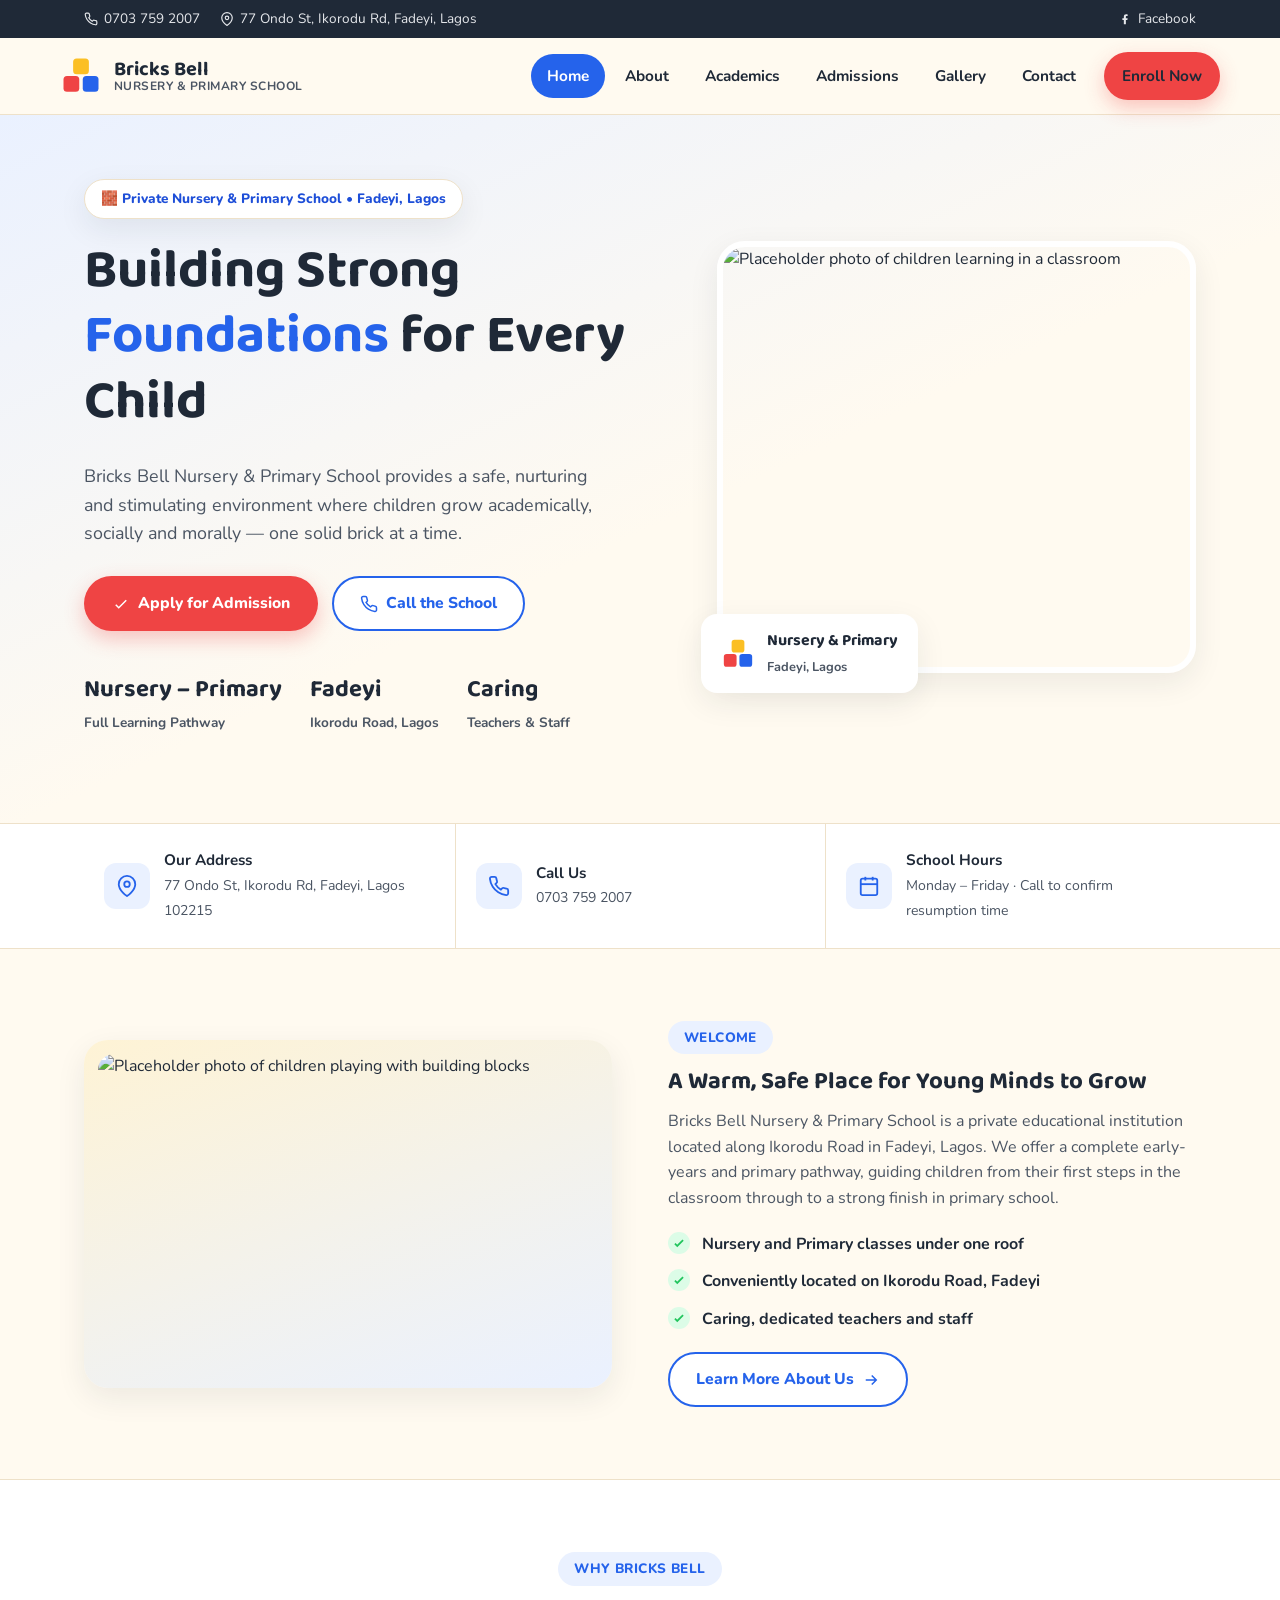
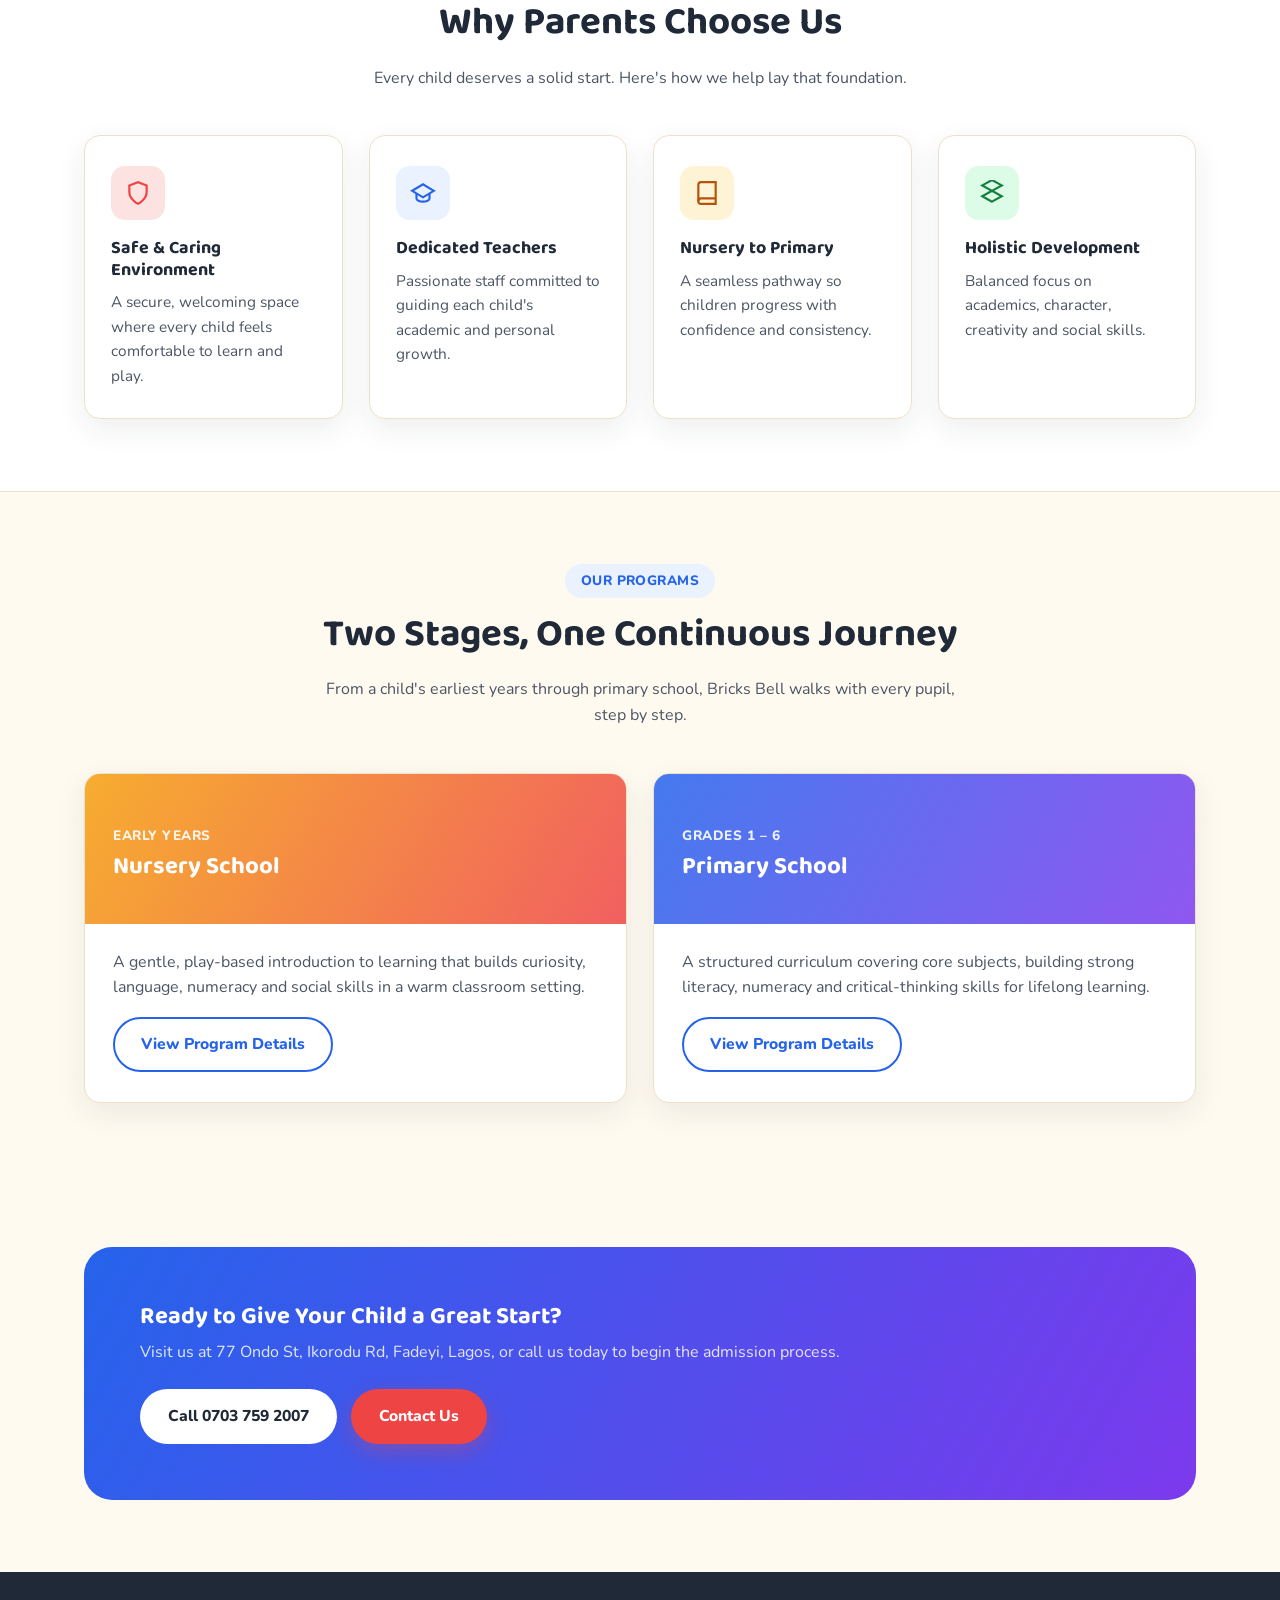
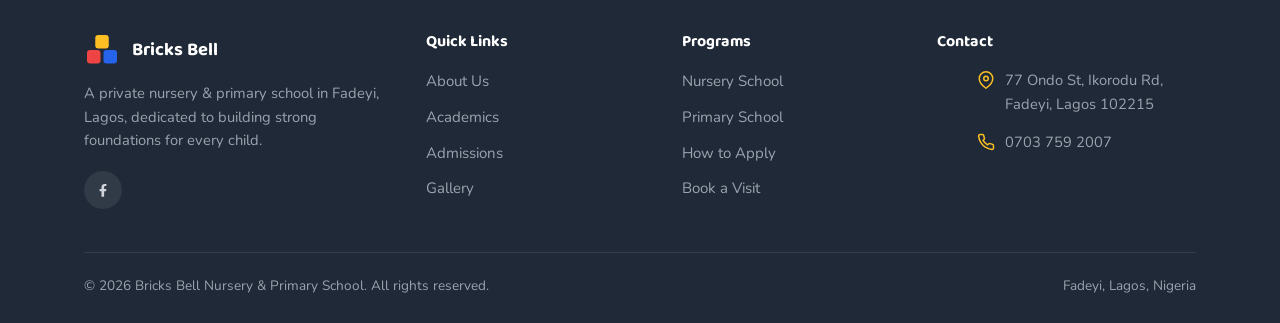
==== index.html @ 75a8ca45 "Initial site: Bricks Bell Nursery & Primary School website Multi-page static site (Home, About, Acad" ====
<!DOCTYPE html>
<html lang="en">
<head>
<meta charset="UTF-8">
<meta name="viewport" content="width=device-width, initial-scale=1.0">
<title>Bricks Bell Nursery &amp; Primary School | Fadeyi, Lagos</title>
<meta name="description" content="Bricks Bell Nursery &amp; Primary School — a private educational institution at 77 Ondo St, Ikorodu Rd, Fadeyi, Lagos. Building strong foundations for life.">
<link rel="icon" href="data:image/svg+xml,%3Csvg xmlns='http://www.w3.org/2000/svg' viewBox='0 0 48 48'%3E%3Crect x='4' y='24' width='18' height='18' rx='4' fill='%23ef4444'/%3E%3Crect x='26' y='24' width='18' height='18' rx='4' fill='%232563eb'/%3E%3Crect x='15' y='4' width='18' height='18' rx='4' fill='%23fbbf24'/%3E%3C/svg%3E">
<link rel="preconnect" href="https://fonts.googleapis.com">
<link href="https://fonts.googleapis.com/css2?family=Baloo+2:wght@600;700;800&amp;family=Nunito:wght@400;600;700;800&amp;display=swap" rel="stylesheet">
<link rel="stylesheet" href="css/style.css">
</head>
<body>

<header class="site-header">
  <div class="topbar">
    <div class="container">
      <div class="topbar-links">
        <a href="tel:07037592007"><svg viewBox="0 0 24 24" fill="none" stroke="currentColor" stroke-width="2"><path d="M22 16.92v3a2 2 0 0 1-2.18 2 19.79 19.79 0 0 1-8.63-3.07 19.5 19.5 0 0 1-6-6 19.79 19.79 0 0 1-3.07-8.67A2 2 0 0 1 4.11 2h3a2 2 0 0 1 2 1.72c.127.96.361 1.903.7 2.81a2 2 0 0 1-.45 2.11L8.09 9.91a16 16 0 0 0 6 6l1.27-1.27a2 2 0 0 1 2.11-.45c.907.339 1.85.573 2.81.7A2 2 0 0 1 22 16.92z"/></svg> 0703 759 2007</a>
        <a href="https://www.google.com/maps/place/BRICKS+BELL+Private+Schools/@6.5253434,3.3665411,19z" target="_blank" rel="noopener"><svg viewBox="0 0 24 24" fill="none" stroke="currentColor" stroke-width="2"><path d="M21 10c0 7-9 13-9 13s-9-6-9-13a9 9 0 0 1 18 0z"/><circle cx="12" cy="10" r="3"/></svg> 77 Ondo St, Ikorodu Rd, Fadeyi, Lagos</a>
      </div>
      <div class="topbar-links">
        <a href="https://www.facebook.com/p/Bricks-Bell-NurPry-School-100054412950437/" target="_blank" rel="noopener"><svg viewBox="0 0 24 24" fill="currentColor"><path d="M13.5 21v-7.5H16l.5-3h-3V8.2c0-.87.24-1.46 1.5-1.46H16.5V4.14C16.2 4.1 15.2 4 14 4c-2.4 0-4 1.46-4 4.15v2.35H7.5v3H10V21h3.5z"/></svg> Facebook</a>
      </div>
    </div>
  </div>
  <nav class="navbar container">
    <a href="index.html" class="brand">
      <svg width="42" height="42" viewBox="0 0 48 48"><rect x="4" y="24" width="18" height="18" rx="4" fill="#ef4444"/><rect x="26" y="24" width="18" height="18" rx="4" fill="#2563eb"/><rect x="15" y="4" width="18" height="18" rx="4" fill="#fbbf24"/></svg>
      <span class="brand-text"><strong>Bricks Bell</strong><span>Nursery &amp; Primary School</span></span>
    </a>
    <button class="nav-toggle" aria-label="Toggle menu" id="navToggle">
      <svg viewBox="0 0 24 24" fill="none" stroke="currentColor" stroke-width="2"><line x1="3" y1="6" x2="21" y2="6"/><line x1="3" y1="12" x2="21" y2="12"/><line x1="3" y1="18" x2="21" y2="18"/></svg>
    </button>
    <div class="nav-links" id="navLinks">
      <a href="index.html" class="active">Home</a>
      <a href="about.html">About</a>
      <a href="academics.html">Academics</a>
      <a href="admissions.html">Admissions</a>
      <a href="gallery.html">Gallery</a>
      <a href="contact.html">Contact</a>
      <a href="admissions.html" class="btn btn-primary nav-cta">Enroll Now</a>
    </div>
  </nav>
</header>

<section class="hero">
  <div class="container hero-grid">
    <div>
      <span class="hero-eyebrow">🧱 Private Nursery &amp; Primary School • Fadeyi, Lagos</span>
      <h1>Building Strong <span class="hl">Foundations</span> for Every Child</h1>
      <p class="lead">Bricks Bell Nursery &amp; Primary School provides a safe, nurturing and stimulating environment where children grow academically, socially and morally — one solid brick at a time.</p>
      <div class="hero-actions">
        <a href="admissions.html" class="btn btn-primary">
          <svg viewBox="0 0 24 24" fill="none" stroke="currentColor" stroke-width="2"><path d="M5 13l4 4L19 7"/></svg>
          Apply for Admission
        </a>
        <a href="tel:07037592007" class="btn btn-secondary">
          <svg viewBox="0 0 24 24" fill="none" stroke="currentColor" stroke-width="2"><path d="M22 16.92v3a2 2 0 0 1-2.18 2 19.79 19.79 0 0 1-8.63-3.07 19.5 19.5 0 0 1-6-6 19.79 19.79 0 0 1-3.07-8.67A2 2 0 0 1 4.11 2h3a2 2 0 0 1 2 1.72c.127.96.361 1.903.7 2.81a2 2 0 0 1-.45 2.11L8.09 9.91a16 16 0 0 0 6 6l1.27-1.27a2 2 0 0 1 2.11-.45c.907.339 1.85.573 2.81.7A2 2 0 0 1 22 16.92z"/></svg>
          Call the School
        </a>
      </div>
      <div class="hero-stats">
        <div><strong>Nursery – Primary</strong><span>Full Learning Pathway</span></div>
        <div><strong>Fadeyi</strong><span>Ikorodu Road, Lagos</span></div>
        <div><strong>Caring</strong><span>Teachers &amp; Staff</span></div>
      </div>
    </div>
    <div class="hero-art">
      <div class="hero-photo">
        <img src="https://images.unsplash.com/photo-1503676260728-1c00da094a0b?auto=format&fit=crop&w=900&q=80" alt="Placeholder photo of children learning in a classroom" loading="lazy">
      </div>
      <div class="hero-badge">
        <svg width="34" height="34" viewBox="0 0 48 48"><rect x="4" y="24" width="18" height="18" rx="4" fill="#ef4444"/><rect x="26" y="24" width="18" height="18" rx="4" fill="#2563eb"/><rect x="15" y="4" width="18" height="18" rx="4" fill="#fbbf24"/></svg>
        <div><strong>Nursery &amp; Primary</strong><span>Fadeyi, Lagos</span></div>
      </div>
    </div>
  </div>
</section>

<div class="info-strip">
  <div class="container">
    <div class="info-item">
      <div class="info-icon"><svg viewBox="0 0 24 24" fill="none" stroke="currentColor" stroke-width="2"><path d="M21 10c0 7-9 13-9 13s-9-6-9-13a9 9 0 0 1 18 0z"/><circle cx="12" cy="10" r="3"/></svg></div>
      <div><strong>Our Address</strong><span>77 Ondo St, Ikorodu Rd, Fadeyi, Lagos 102215</span></div>
    </div>
    <div class="info-item">
      <div class="info-icon"><svg viewBox="0 0 24 24" fill="none" stroke="currentColor" stroke-width="2"><path d="M22 16.92v3a2 2 0 0 1-2.18 2 19.79 19.79 0 0 1-8.63-3.07 19.5 19.5 0 0 1-6-6 19.79 19.79 0 0 1-3.07-8.67A2 2 0 0 1 4.11 2h3a2 2 0 0 1 2 1.72c.127.96.361 1.903.7 2.81a2 2 0 0 1-.45 2.11L8.09 9.91a16 16 0 0 0 6 6l1.27-1.27a2 2 0 0 1 2.11-.45c.907.339 1.85.573 2.81.7A2 2 0 0 1 22 16.92z"/></svg></div>
      <div><strong>Call Us</strong><span>0703 759 2007</span></div>
    </div>
    <div class="info-item">
      <div class="info-icon"><svg viewBox="0 0 24 24" fill="none" stroke="currentColor" stroke-width="2"><rect x="3" y="4" width="18" height="18" rx="2"/><line x1="16" y1="2" x2="16" y2="6"/><line x1="8" y1="2" x2="8" y2="6"/><line x1="3" y1="10" x2="21" y2="10"/></svg></div>
      <div><strong>School Hours</strong><span>Monday – Friday · Call to confirm resumption time</span></div>
    </div>
  </div>
</div>

<section>
  <div class="container split">
    <div class="panel-art">
      <img src="https://images.unsplash.com/photo-1580894732444-8ecded7900cd?auto=format&fit=crop&w=800&q=80" alt="Placeholder photo of children playing with building blocks" loading="lazy">
    </div>
    <div>
      <span class="section-tag">Welcome</span>
      <h2>A Warm, Safe Place for Young Minds to Grow</h2>
      <p>Bricks Bell Nursery &amp; Primary School is a private educational institution located along Ikorodu Road in Fadeyi, Lagos. We offer a complete early-years and primary pathway, guiding children from their first steps in the classroom through to a strong finish in primary school.</p>
      <ul class="checklist">
        <li><svg viewBox="0 0 24 24" fill="none" stroke="currentColor" stroke-width="3"><path d="M5 13l4 4L19 7"/></svg> Nursery and Primary classes under one roof</li>
        <li><svg viewBox="0 0 24 24" fill="none" stroke="currentColor" stroke-width="3"><path d="M5 13l4 4L19 7"/></svg> Conveniently located on Ikorodu Road, Fadeyi</li>
        <li><svg viewBox="0 0 24 24" fill="none" stroke="currentColor" stroke-width="3"><path d="M5 13l4 4L19 7"/></svg> Caring, dedicated teachers and staff</li>
      </ul>
      <a href="about.html" class="btn btn-secondary">Learn More About Us
        <svg viewBox="0 0 24 24" fill="none" stroke="currentColor" stroke-width="2"><path d="M5 12h14M13 6l6 6-6 6"/></svg>
      </a>
    </div>
  </div>
</section>

<section style="background:#fff;border-top:1px solid var(--border);border-bottom:1px solid var(--border);">
  <div class="container">
    <div class="section-head center">
      <span class="section-tag">Why Bricks Bell</span>
      <h2>Why Parents Choose Us</h2>
      <p>Every child deserves a solid start. Here's how we help lay that foundation.</p>
    </div>
    <div class="grid grid-4">
      <div class="card">
        <div class="card-icon icon-red"><svg viewBox="0 0 24 24" fill="none" stroke="currentColor" stroke-width="2"><path d="M12 22s8-4 8-11V5l-8-3-8 3v6c0 7 8 11 8 11z"/></svg></div>
        <h3>Safe &amp; Caring Environment</h3>
        <p>A secure, welcoming space where every child feels comfortable to learn and play.</p>
      </div>
      <div class="card">
        <div class="card-icon icon-blue"><svg viewBox="0 0 24 24" fill="none" stroke="currentColor" stroke-width="2"><path d="M22 10L12 4 2 10l10 6 10-6z"/><path d="M6 12v5c0 1.66 2.69 3 6 3s6-1.34 6-3v-5"/></svg></div>
        <h3>Dedicated Teachers</h3>
        <p>Passionate staff committed to guiding each child's academic and personal growth.</p>
      </div>
      <div class="card">
        <div class="card-icon icon-yellow"><svg viewBox="0 0 24 24" fill="none" stroke="currentColor" stroke-width="2"><path d="M4 19.5A2.5 2.5 0 0 1 6.5 17H20"/><path d="M6.5 2H20v20H6.5A2.5 2.5 0 0 1 4 19.5v-15A2.5 2.5 0 0 1 6.5 2z"/></svg></div>
        <h3>Nursery to Primary</h3>
        <p>A seamless pathway so children progress with confidence and consistency.</p>
      </div>
      <div class="card">
        <div class="card-icon icon-green"><svg viewBox="0 0 24 24" fill="none" stroke="currentColor" stroke-width="2"><path d="M12 20l9-5-9-5-9 5 9 5z"/><path d="M12 10L3 5l9-5 9 5-9 5z"/></svg></div>
        <h3>Holistic Development</h3>
        <p>Balanced focus on academics, character, creativity and social skills.</p>
      </div>
    </div>
  </div>
</section>

<section>
  <div class="container">
    <div class="section-head center">
      <span class="section-tag">Our Programs</span>
      <h2>Two Stages, One Continuous Journey</h2>
      <p>From a child's earliest years through primary school, Bricks Bell walks with every pupil, step by step.</p>
    </div>
    <div class="grid grid-2">
      <div class="program-card">
        <div class="program-banner nursery" style="background-image:url('https://images.unsplash.com/photo-1596464716127-f2a82984de30?auto=format&fit=crop&w=700&q=70')" role="img" aria-label="Placeholder photo of a nursery child painting"><span>Early Years</span><h3>Nursery School</h3></div>
        <div class="program-body">
          <p>A gentle, play-based introduction to learning that builds curiosity, language, numeracy and social skills in a warm classroom setting.</p>
          <a href="academics.html" class="btn btn-secondary">View Program Details</a>
        </div>
      </div>
      <div class="program-card">
        <div class="program-banner primary" style="background-image:url('https://images.unsplash.com/photo-1497633762265-9d179a990aa6?auto=format&fit=crop&w=700&q=70')" role="img" aria-label="Placeholder photo of open books for primary school"><span>Grades 1 – 6</span><h3>Primary School</h3></div>
        <div class="program-body">
          <p>A structured curriculum covering core subjects, building strong literacy, numeracy and critical-thinking skills for lifelong learning.</p>
          <a href="academics.html" class="btn btn-secondary">View Program Details</a>
        </div>
      </div>
    </div>
  </div>
</section>

<section>
  <div class="container">
    <div class="cta-banner">
      <div>
        <h2>Ready to Give Your Child a Great Start?</h2>
        <p>Visit us at 77 Ondo St, Ikorodu Rd, Fadeyi, Lagos, or call us today to begin the admission process.</p>
      </div>
      <div class="cta-actions">
        <a href="tel:07037592007" class="btn btn-light">Call 0703 759 2007</a>
        <a href="contact.html" class="btn btn-primary">Contact Us</a>
      </div>
    </div>
  </div>
</section>

<footer class="site-footer">
  <div class="container">
    <div class="footer-grid">
      <div>
        <div class="footer-brand">
          <svg width="36" height="36" viewBox="0 0 48 48"><rect x="4" y="24" width="18" height="18" rx="4" fill="#ef4444"/><rect x="26" y="24" width="18" height="18" rx="4" fill="#2563eb"/><rect x="15" y="4" width="18" height="18" rx="4" fill="#fbbf24"/></svg>
          <strong>Bricks Bell</strong>
        </div>
        <p>A private nursery &amp; primary school in Fadeyi, Lagos, dedicated to building strong foundations for every child.</p>
        <div class="social-row">
          <a href="https://www.facebook.com/p/Bricks-Bell-NurPry-School-100054412950437/" target="_blank" rel="noopener" aria-label="Facebook">
            <svg viewBox="0 0 24 24" fill="currentColor"><path d="M13.5 21v-7.5H16l.5-3h-3V8.2c0-.87.24-1.46 1.5-1.46H16.5V4.14C16.2 4.1 15.2 4 14 4c-2.4 0-4 1.46-4 4.15v2.35H7.5v3H10V21h3.5z"/></svg>
          </a>
        </div>
      </div>
      <div>
        <h4>Quick Links</h4>
        <ul class="footer-links">
          <li><a href="about.html">About Us</a></li>
          <li><a href="academics.html">Academics</a></li>
          <li><a href="admissions.html">Admissions</a></li>
          <li><a href="gallery.html">Gallery</a></li>
        </ul>
      </div>
      <div>
        <h4>Programs</h4>
        <ul class="footer-links">
          <li><a href="academics.html">Nursery School</a></li>
          <li><a href="academics.html">Primary School</a></li>
          <li><a href="admissions.html">How to Apply</a></li>
          <li><a href="contact.html">Book a Visit</a></li>
        </ul>
      </div>
      <div>
        <h4>Contact</h4>
        <ul class="footer-contact">
          <li><svg viewBox="0 0 24 24" fill="none" stroke="currentColor" stroke-width="2"><path d="M21 10c0 7-9 13-9 13s-9-6-9-13a9 9 0 0 1 18 0z"/><circle cx="12" cy="10" r="3"/></svg> 77 Ondo St, Ikorodu Rd, Fadeyi, Lagos 102215</li>
          <li><svg viewBox="0 0 24 24" fill="none" stroke="currentColor" stroke-width="2"><path d="M22 16.92v3a2 2 0 0 1-2.18 2 19.79 19.79 0 0 1-8.63-3.07 19.5 19.5 0 0 1-6-6 19.79 19.79 0 0 1-3.07-8.67A2 2 0 0 1 4.11 2h3a2 2 0 0 1 2 1.72c.127.96.361 1.903.7 2.81a2 2 0 0 1-.45 2.11L8.09 9.91a16 16 0 0 0 6 6l1.27-1.27a2 2 0 0 1 2.11-.45c.907.339 1.85.573 2.81.7A2 2 0 0 1 22 16.92z"/></svg> 0703 759 2007</li>
        </ul>
      </div>
    </div>
    <div class="footer-bottom">
      <span>&copy; <span id="year"></span> Bricks Bell Nursery &amp; Primary School. All rights reserved.</span>
      <span>Fadeyi, Lagos, Nigeria</span>
    </div>
  </div>
</footer>

<script src="js/script.js"></script>
</body>
</html>
---- css/style.css ----
/* ===== Bricks Bell Nursery & Primary School — stylesheet ===== */

:root {
  --blue: #2563eb;
  --blue-dark: #1d4ed8;
  --yellow: #fbbf24;
  --red: #ef4444;
  --green: #22c55e;
  --ink: #1f2937;
  --ink-light: #4b5563;
  --cream: #fffaf0;
  --white: #ffffff;
  --border: #eee1c9;
  --shadow: 0 10px 30px rgba(31, 41, 55, 0.08);
  --radius: 16px;
  --font-head: "Baloo 2", "Poppins", system-ui, sans-serif;
  --font-body: "Nunito", system-ui, -apple-system, "Segoe UI", sans-serif;
}

* { box-sizing: border-box; }
html { scroll-behavior: smooth; }

body {
  margin: 0;
  font-family: var(--font-body);
  color: var(--ink);
  background: var(--cream);
  line-height: 1.6;
}

img { max-width: 100%; display: block; }

h1, h2, h3, h4 {
  font-family: var(--font-head);
  line-height: 1.2;
  margin: 0 0 0.5em;
}

p { margin: 0 0 1em; color: var(--ink-light); }

a { color: inherit; text-decoration: none; }

.container {
  width: 100%;
  max-width: 1160px;
  margin: 0 auto;
  padding: 0 24px;
}

section { padding: 72px 0; }

.section-tag {
  display: inline-block;
  font-weight: 800;
  color: var(--blue);
  background: #eaf1ff;
  border-radius: 999px;
  padding: 6px 16px;
  font-size: 0.85rem;
  letter-spacing: 0.03em;
  text-transform: uppercase;
  margin-bottom: 14px;
}

.section-head {
  max-width: 640px;
  margin: 0 0 44px;
}
.section-head.center { margin-left: auto; margin-right: auto; text-align: center; }

.section-head h2 { font-size: clamp(1.7rem, 3vw, 2.4rem); }

/* ---------- Buttons ---------- */
.btn {
  display: inline-flex;
  align-items: center;
  gap: 8px;
  padding: 13px 26px;
  border-radius: 999px;
  font-weight: 800;
  font-family: var(--font-body);
  font-size: 0.98rem;
  border: 2px solid transparent;
  cursor: pointer;
  transition: transform 0.15s ease, box-shadow 0.15s ease, background 0.15s ease;
}
.btn:hover { transform: translateY(-2px); }
.btn svg { width: 18px; height: 18px; flex-shrink: 0; }

.btn-primary { background: var(--red); color: var(--white); box-shadow: 0 8px 20px rgba(239,68,68,0.3); }
.btn-primary:hover { background: #dc2626; }

.btn-secondary { background: var(--white); color: var(--blue); border-color: var(--blue); }
.btn-secondary:hover { background: var(--blue); color: var(--white); }

.btn-light { background: var(--white); color: var(--ink); }

.btn-block { width: 100%; justify-content: center; }

/* ---------- Header ---------- */
.site-header {
  position: sticky;
  top: 0;
  z-index: 100;
  background: rgba(255, 250, 240, 0.92);
  backdrop-filter: blur(8px);
  border-bottom: 1px solid var(--border);
}

.topbar {
  background: var(--ink);
  color: #e5e7eb;
  font-size: 0.85rem;
}
.topbar .container {
  display: flex;
  justify-content: space-between;
  align-items: center;
  padding-top: 8px;
  padding-bottom: 8px;
  flex-wrap: wrap;
  gap: 8px;
}
.topbar-links { display: flex; gap: 20px; flex-wrap: wrap; }
.topbar a { display: inline-flex; align-items: center; gap: 6px; }
.topbar a:hover { color: var(--yellow); }
.topbar svg { width: 14px; height: 14px; }

.navbar {
  display: flex;
  align-items: center;
  justify-content: space-between;
  padding: 14px 0;
}

.brand { display: flex; align-items: center; gap: 12px; }
.brand-text { line-height: 1.1; }
.brand-text strong { display: block; font-family: var(--font-head); font-size: 1.25rem; color: var(--ink); }
.brand-text span { display: block; font-size: 0.75rem; color: var(--ink-light); font-weight: 700; letter-spacing: 0.04em; text-transform: uppercase; }

.nav-links {
  display: flex;
  align-items: center;
  gap: 4px;
}
.nav-links a {
  padding: 10px 16px;
  border-radius: 999px;
  font-weight: 700;
  color: var(--ink);
  font-size: 0.96rem;
  transition: background 0.15s ease, color 0.15s ease;
}
.nav-links a:hover, .nav-links a.active { background: var(--blue); color: var(--white); }

.nav-cta { margin-left: 8px; }

.nav-toggle {
  display: none;
  background: none;
  border: none;
  cursor: pointer;
  padding: 8px;
}
.nav-toggle svg { width: 28px; height: 28px; }

/* ---------- Hero ---------- */
.hero {
  position: relative;
  overflow: hidden;
  padding: 64px 0 88px;
  background: linear-gradient(155deg, #eaf1ff 0%, var(--cream) 55%);
}

.hero-grid {
  display: grid;
  grid-template-columns: 1.1fr 0.9fr;
  gap: 48px;
  align-items: center;
}

.hero-eyebrow {
  display: inline-flex;
  align-items: center;
  gap: 8px;
  background: var(--white);
  border: 1px solid var(--border);
  padding: 8px 16px;
  border-radius: 999px;
  font-weight: 800;
  font-size: 0.85rem;
  color: var(--blue-dark);
  box-shadow: var(--shadow);
  margin-bottom: 20px;
}

.hero h1 {
  font-size: clamp(2.2rem, 4.6vw, 3.4rem);
  color: var(--ink);
}
.hero h1 .hl { color: var(--blue); }

.hero p.lead { font-size: 1.12rem; max-width: 520px; }

.hero-actions { display: flex; gap: 14px; flex-wrap: wrap; margin-top: 28px; }

.hero-stats {
  display: flex;
  gap: 28px;
  margin-top: 40px;
  flex-wrap: wrap;
}
.hero-stats div strong { display: block; font-family: var(--font-head); font-size: 1.5rem; color: var(--ink); }
.hero-stats div span { font-size: 0.85rem; color: var(--ink-light); font-weight: 700; }

.hero-art {
  position: relative;
  display: flex;
  align-items: center;
  justify-content: center;
}

.hero-photo {
  width: 100%;
  border-radius: 28px;
  overflow: hidden;
  box-shadow: var(--shadow);
  border: 6px solid var(--white);
}
.hero-photo img {
  width: 100%;
  height: 420px;
  object-fit: cover;
  display: block;
}
.hero-badge {
  position: absolute;
  bottom: -20px;
  left: -16px;
  background: var(--white);
  border-radius: 16px;
  padding: 14px 20px;
  box-shadow: var(--shadow);
  display: flex;
  align-items: center;
  gap: 12px;
}
.hero-badge strong { display: block; font-family: var(--font-head); font-size: 1rem; }
.hero-badge span { font-size: 0.8rem; color: var(--ink-light); font-weight: 700; }

/* ---------- Info strip ---------- */
.info-strip {
  background: var(--white);
  border-top: 1px solid var(--border);
  border-bottom: 1px solid var(--border);
}
.info-strip .container {
  display: grid;
  grid-template-columns: repeat(3, 1fr);
  gap: 0;
}
.info-item {
  display: flex;
  align-items: center;
  gap: 14px;
  padding: 24px 20px;
  border-left: 1px solid var(--border);
}
.info-item:first-child { border-left: none; }
.info-icon {
  width: 46px; height: 46px;
  border-radius: 12px;
  display: flex; align-items: center; justify-content: center;
  background: #eaf1ff; color: var(--blue);
  flex-shrink: 0;
}
.info-icon svg { width: 22px; height: 22px; }
.info-item strong { display: block; font-size: 0.95rem; }
.info-item span { font-size: 0.88rem; color: var(--ink-light); }

/* ---------- Cards ---------- */
.grid {
  display: grid;
  gap: 26px;
}
.grid-4 { grid-template-columns: repeat(4, 1fr); }
.grid-3 { grid-template-columns: repeat(3, 1fr); }
.grid-2 { grid-template-columns: repeat(2, 1fr); }

.card {
  background: var(--white);
  border: 1px solid var(--border);
  border-radius: var(--radius);
  padding: 30px 26px;
  box-shadow: var(--shadow);
  transition: transform 0.2s ease, box-shadow 0.2s ease;
}
.card:hover { transform: translateY(-4px); box-shadow: 0 16px 34px rgba(31,41,55,0.12); }

.card-icon {
  width: 54px; height: 54px;
  border-radius: 14px;
  display: flex; align-items: center; justify-content: center;
  margin-bottom: 18px;
}
.card-icon svg { width: 26px; height: 26px; }

.icon-blue { background: #eaf1ff; color: var(--blue); }
.icon-yellow { background: #fef3d5; color: #b45309; }
.icon-red { background: #fde2e2; color: var(--red); }
.icon-green { background: #dcfce7; color: #15803d; }

.card h3 { font-size: 1.12rem; }
.card p { margin-bottom: 0; font-size: 0.96rem; }

/* ---------- About / split sections ---------- */
.split {
  display: grid;
  grid-template-columns: 1fr 1fr;
  gap: 56px;
  align-items: center;
}

.checklist { list-style: none; padding: 0; margin: 20px 0; }
.checklist li {
  display: flex;
  align-items: flex-start;
  gap: 12px;
  margin-bottom: 12px;
  font-weight: 700;
  color: var(--ink);
}
.checklist svg {
  width: 22px; height: 22px; flex-shrink: 0; color: var(--green);
  background: #dcfce7; border-radius: 50%; padding: 4px;
}

.panel-art {
  background: linear-gradient(160deg, #fef3d5, #eaf1ff);
  border-radius: 24px;
  padding: 14px;
  display: flex;
  align-items: center;
  justify-content: center;
  box-shadow: var(--shadow);
}
.panel-art img {
  width: 100%;
  height: 100%;
  min-height: 320px;
  object-fit: cover;
  border-radius: 16px;
  display: block;
}

/* ---------- Programs ---------- */
.program-card {
  background: var(--white);
  border-radius: var(--radius);
  overflow: hidden;
  box-shadow: var(--shadow);
  border: 1px solid var(--border);
}
.program-banner {
  position: relative;
  overflow: hidden;
  padding: 30px 28px;
  color: var(--white);
  background-size: cover;
  background-position: center;
  min-height: 150px;
  display: flex;
  flex-direction: column;
  justify-content: flex-end;
}
.program-banner::after { content: ""; position: absolute; inset: 0; z-index: 0; }
.program-banner.nursery::after { background: linear-gradient(120deg, rgba(245,158,11,0.85), rgba(239,68,68,0.85)); }
.program-banner.primary::after { background: linear-gradient(120deg, rgba(37,99,235,0.85), rgba(124,58,237,0.85)); }
.program-banner span, .program-banner h3 { position: relative; z-index: 1; }
.program-banner span { font-weight: 800; font-size: 0.85rem; text-transform: uppercase; letter-spacing: 0.04em; opacity: 0.9; }
.program-banner h3 { color: var(--white); margin-top: 6px; font-size: 1.5rem; }
.program-body { padding: 26px 28px 30px; }

/* ---------- CTA banner ---------- */
.cta-banner {
  background: linear-gradient(120deg, var(--blue), #7c3aed);
  border-radius: 28px;
  padding: 56px;
  color: var(--white);
  display: flex;
  align-items: center;
  justify-content: space-between;
  gap: 24px;
  flex-wrap: wrap;
}
.cta-banner h2 { color: var(--white); margin-bottom: 8px; }
.cta-banner p { color: rgba(255,255,255,0.85); margin: 0; }
.cta-actions { display: flex; gap: 14px; flex-wrap: wrap; }

/* ---------- Timeline / steps ---------- */
.steps { counter-reset: step; list-style: none; padding: 0; margin: 0; }
.step {
  display: flex;
  gap: 22px;
  padding: 0 0 34px 0;
  position: relative;
}
.step:last-child { padding-bottom: 0; }
.step::before {
  counter-increment: step;
  content: counter(step);
  flex-shrink: 0;
  width: 44px; height: 44px;
  border-radius: 50%;
  background: var(--blue);
  color: var(--white);
  font-family: var(--font-head);
  font-weight: 700;
  display: flex; align-items: center; justify-content: center;
  z-index: 1;
}
.step:not(:last-child)::after {
  content: "";
  position: absolute;
  left: 22px; top: 44px; bottom: 0;
  width: 2px;
  background: var(--border);
}
.step-body h4 { margin-bottom: 6px; }
.step-body p { margin-bottom: 0; }

/* ---------- Gallery ---------- */
.gallery-card {
  border-radius: var(--radius);
  overflow: hidden;
  box-shadow: var(--shadow);
  border: 1px solid var(--border);
  background: var(--white);
}
.gallery-thumb {
  aspect-ratio: 4/3;
  overflow: hidden;
}
.gallery-thumb img {
  width: 100%;
  height: 100%;
  object-fit: cover;
  display: block;
  transition: transform 0.3s ease;
}
.gallery-card:hover .gallery-thumb img { transform: scale(1.05); }
.gallery-cap { padding: 16px 18px; }
.gallery-cap strong { display: block; font-size: 0.98rem; }
.gallery-cap span { font-size: 0.85rem; color: var(--ink-light); }

.notice {
  background: #fef3d5;
  border: 1px solid #f6d888;
  color: #7c4a03;
  border-radius: var(--radius);
  padding: 18px 22px;
  font-weight: 700;
  font-size: 0.95rem;
  display: flex;
  gap: 12px;
  align-items: flex-start;
  margin-bottom: 40px;
}
.notice svg { width: 22px; height: 22px; flex-shrink: 0; margin-top: 2px; }

/* ---------- Contact ---------- */
.contact-wrap {
  display: grid;
  grid-template-columns: 1fr 1fr;
  gap: 40px;
  align-items: start;
}
.contact-card {
  background: var(--white);
  border: 1px solid var(--border);
  border-radius: var(--radius);
  padding: 32px;
  box-shadow: var(--shadow);
}
.contact-row { display: flex; gap: 16px; margin-bottom: 22px; }
.contact-row:last-child { margin-bottom: 0; }
.contact-row strong { display: block; }
.contact-row span, .contact-row a { color: var(--ink-light); font-size: 0.96rem; }
.contact-row a:hover { color: var(--blue); }

.map-frame {
  border-radius: var(--radius);
  overflow: hidden;
  box-shadow: var(--shadow);
  border: 1px solid var(--border);
  height: 100%;
  min-height: 340px;
}
.map-frame iframe { width: 100%; height: 100%; min-height: 340px; border: 0; }

.form-field { margin-bottom: 18px; }
.form-field label { display: block; font-weight: 800; margin-bottom: 6px; font-size: 0.92rem; }
.form-field input, .form-field textarea {
  width: 100%;
  padding: 13px 16px;
  border-radius: 12px;
  border: 1px solid var(--border);
  font-family: var(--font-body);
  font-size: 0.96rem;
  background: var(--cream);
}
.form-field input:focus, .form-field textarea:focus { outline: 2px solid var(--blue); background: var(--white); }
.form-field textarea { min-height: 120px; resize: vertical; }

/* ---------- Footer ---------- */
.site-footer {
  background: var(--ink);
  color: #d1d5db;
  padding: 60px 0 26px;
}
.footer-grid {
  display: grid;
  grid-template-columns: 1.4fr 1fr 1fr 1.2fr;
  gap: 40px;
  margin-bottom: 40px;
}
.footer-brand { display: flex; align-items: center; gap: 12px; margin-bottom: 14px; }
.footer-brand strong { color: var(--white); font-family: var(--font-head); font-size: 1.15rem; }
.site-footer h4 { color: var(--white); font-size: 1rem; margin-bottom: 18px; }
.site-footer p { color: #9ca3af; font-size: 0.92rem; }
.footer-links { list-style: none; padding: 0; margin: 0; }
.footer-links li { margin-bottom: 10px; }
.footer-links a { color: #9ca3af; font-size: 0.94rem; }
.footer-links a:hover { color: var(--yellow); }
.footer-contact li { display: flex; gap: 10px; margin-bottom: 14px; font-size: 0.92rem; color: #9ca3af; list-style: none; }
.footer-contact svg { width: 18px; height: 18px; flex-shrink: 0; color: var(--yellow); margin-top: 2px; }
.social-row { display: flex; gap: 10px; margin-top: 18px; }
.social-row a {
  width: 38px; height: 38px; border-radius: 50%;
  background: rgba(255,255,255,0.08);
  display: flex; align-items: center; justify-content: center;
}
.social-row a:hover { background: var(--blue); }
.social-row svg { width: 18px; height: 18px; }

.footer-bottom {
  border-top: 1px solid rgba(255,255,255,0.1);
  padding-top: 22px;
  display: flex;
  justify-content: space-between;
  flex-wrap: wrap;
  gap: 10px;
  font-size: 0.85rem;
  color: #9ca3af;
}

/* ---------- Page header (inner pages) ---------- */
.page-hero {
  background: linear-gradient(155deg, #eaf1ff 0%, var(--cream) 60%);
  padding: 54px 0;
  border-bottom: 1px solid var(--border);
}
.breadcrumb { font-size: 0.9rem; font-weight: 700; color: var(--ink-light); margin-bottom: 10px; }
.breadcrumb .sep { margin: 0 6px; }
.page-hero h1 { font-size: clamp(1.9rem, 3.6vw, 2.8rem); }
.page-hero p { max-width: 560px; font-size: 1.05rem; }

/* ---------- Responsive ---------- */
@media (max-width: 960px) {
  .hero-grid, .split, .contact-wrap { grid-template-columns: 1fr; }
  .hero-art { order: -1; }
  .grid-4 { grid-template-columns: repeat(2, 1fr); }
  .grid-3 { grid-template-columns: repeat(2, 1fr); }
  .footer-grid { grid-template-columns: 1fr 1fr; }
  .info-strip .container { grid-template-columns: 1fr; }
  .info-item { border-left: none; border-top: 1px solid var(--border); }
  .info-item:first-child { border-top: none; }
}

@media (max-width: 720px) {
  .topbar { display: none; }
  .nav-links {
    position: absolute;
    top: 100%; left: 0; right: 0;
    background: var(--white);
    flex-direction: column;
    align-items: stretch;
    padding: 12px;
    border-bottom: 1px solid var(--border);
    box-shadow: var(--shadow);
    display: none;
    gap: 4px;
  }
  .nav-links.open { display: flex; }
  .nav-links a { padding: 12px 16px; }
  .nav-cta { margin: 6px 0 0; }
  .nav-toggle { display: block; }
  .grid-4, .grid-3, .grid-2 { grid-template-columns: 1fr; }
  .cta-banner { padding: 36px 26px; flex-direction: column; text-align: center; }
  .cta-actions { justify-content: center; }
  section { padding: 52px 0; }
  .footer-grid { grid-template-columns: 1fr; gap: 30px; }
}
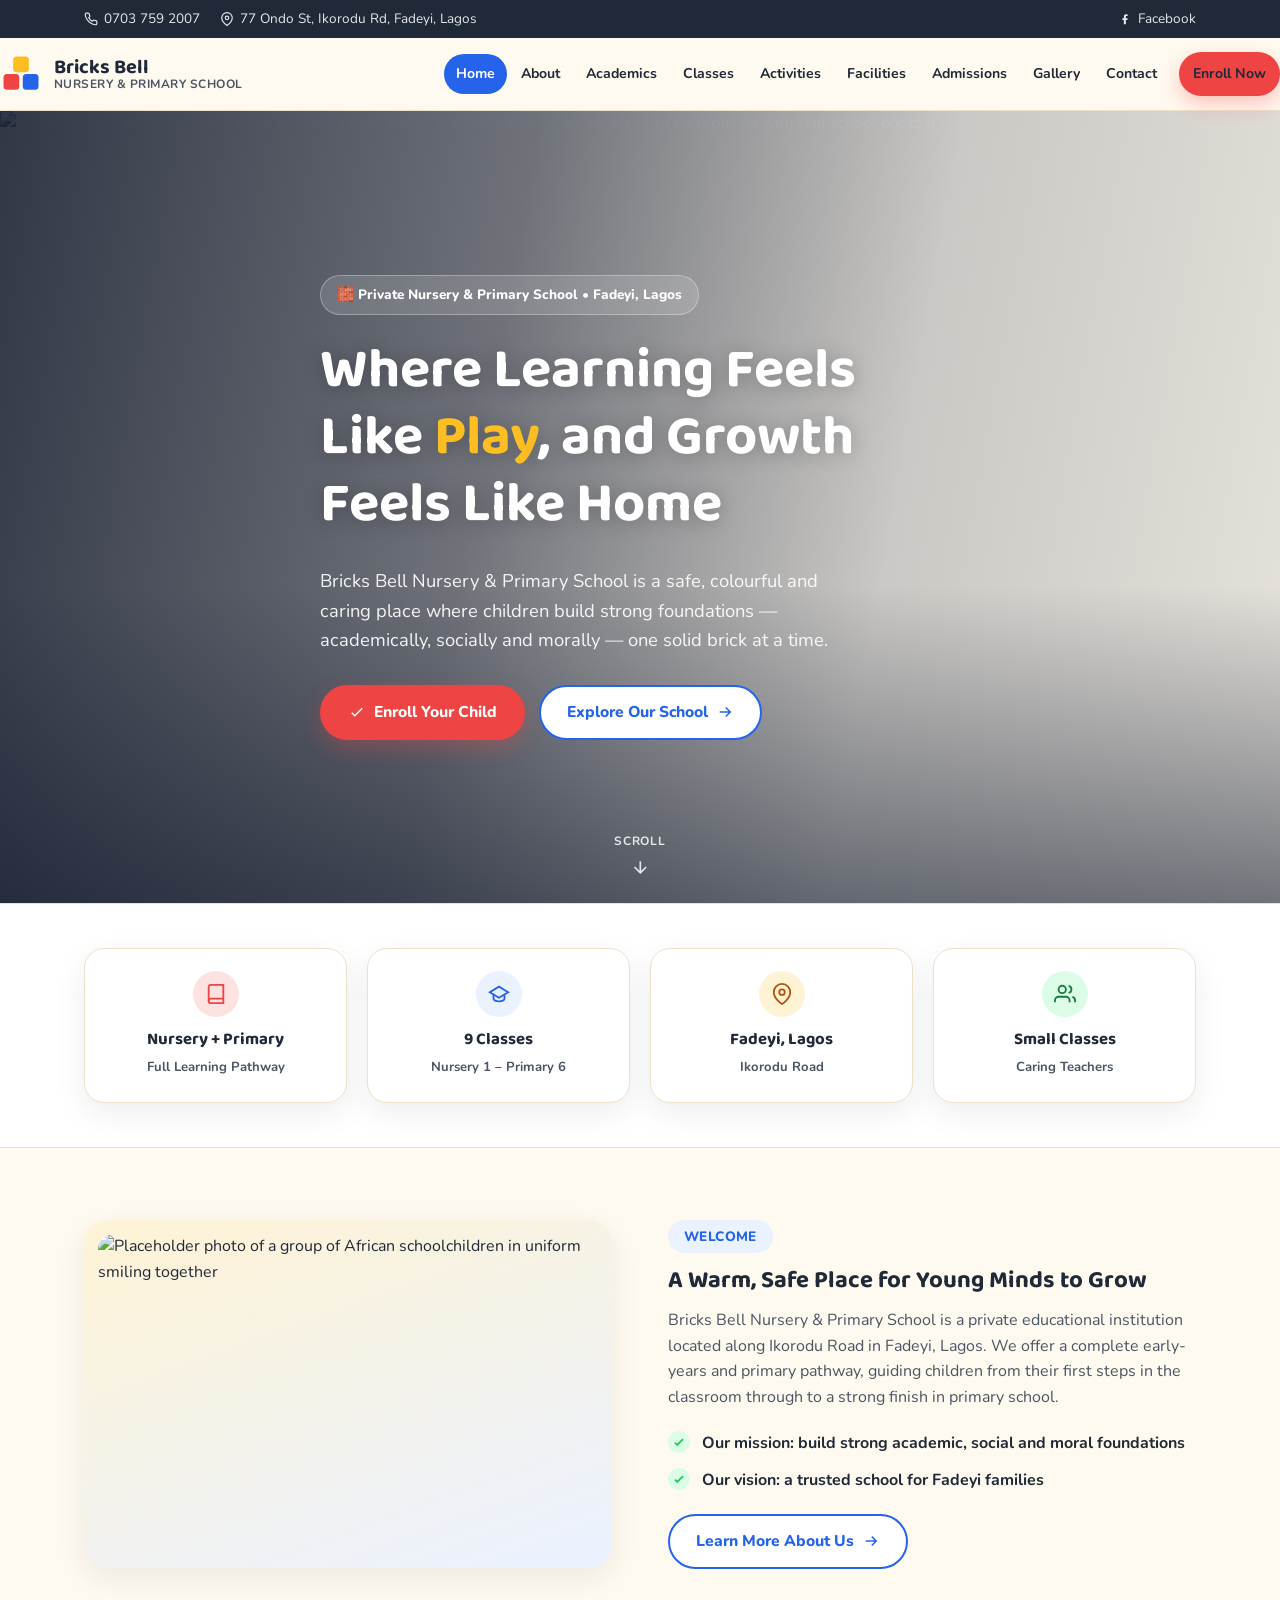
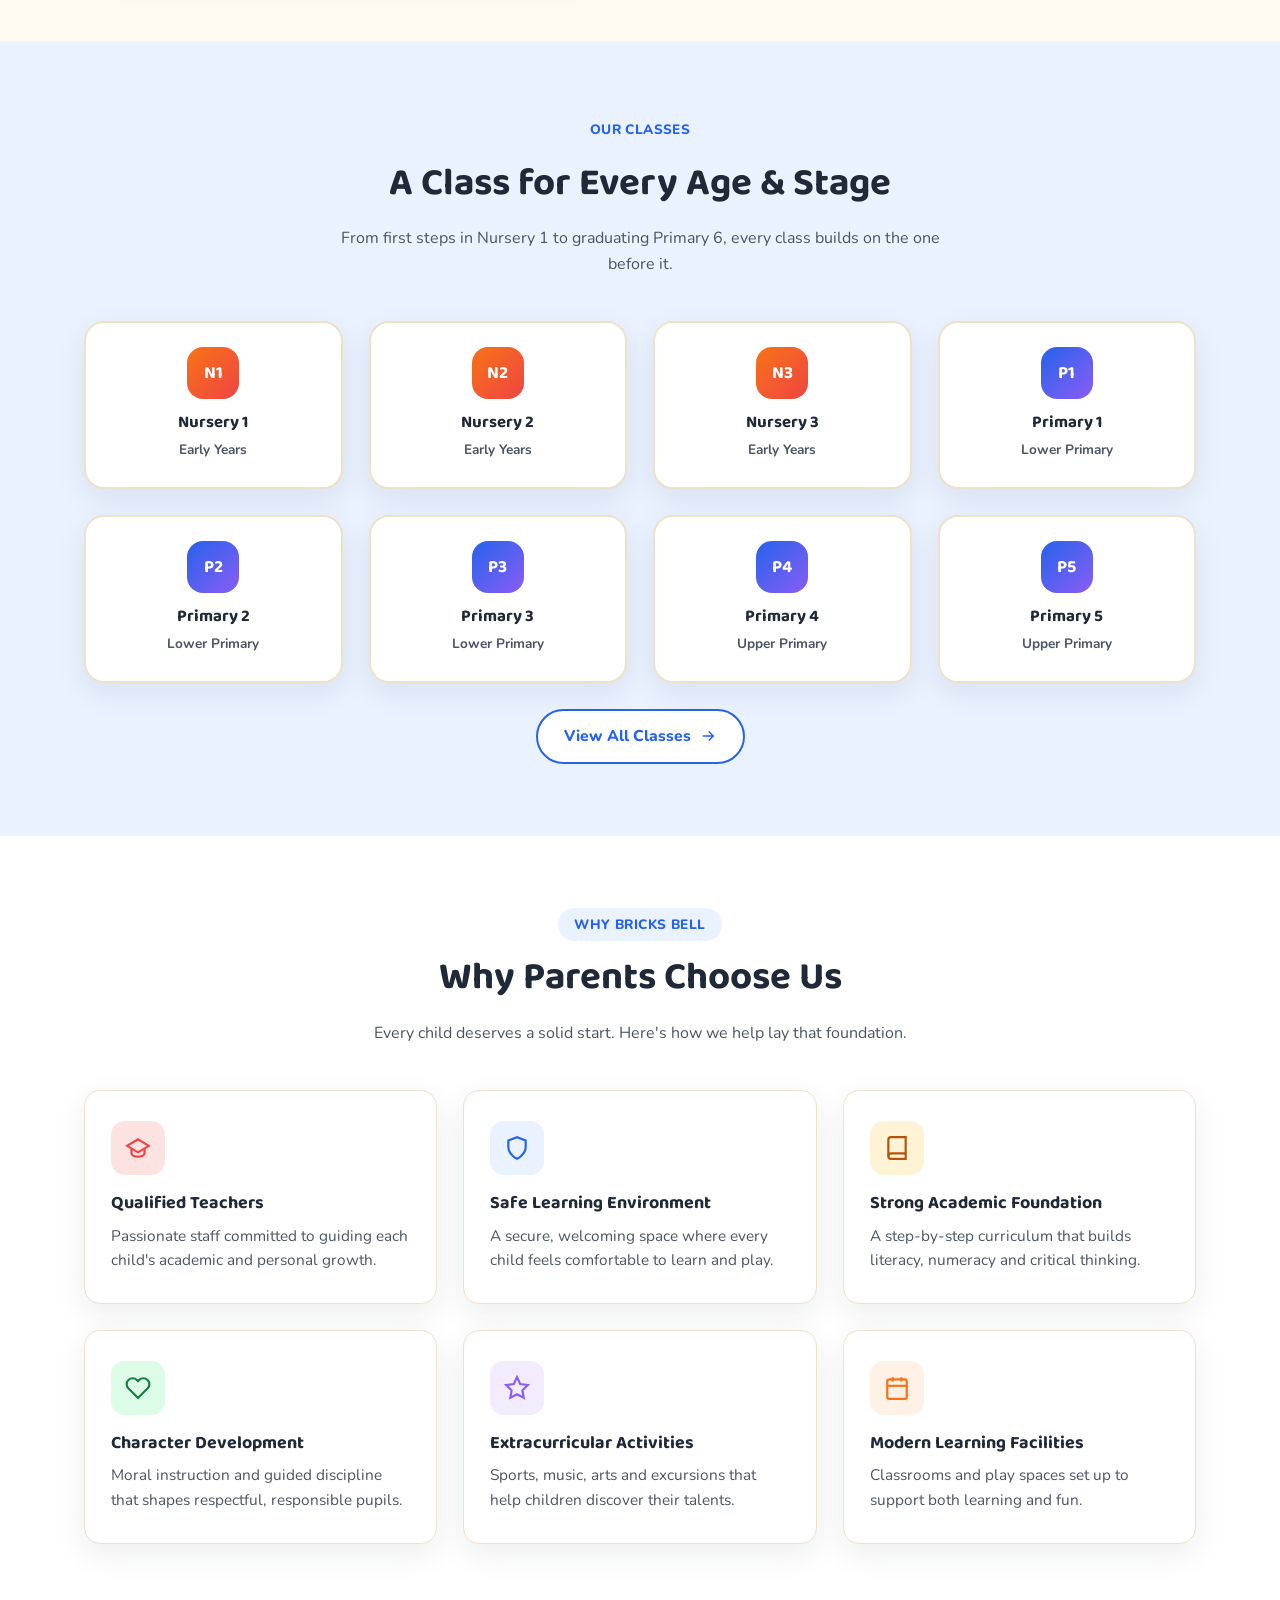
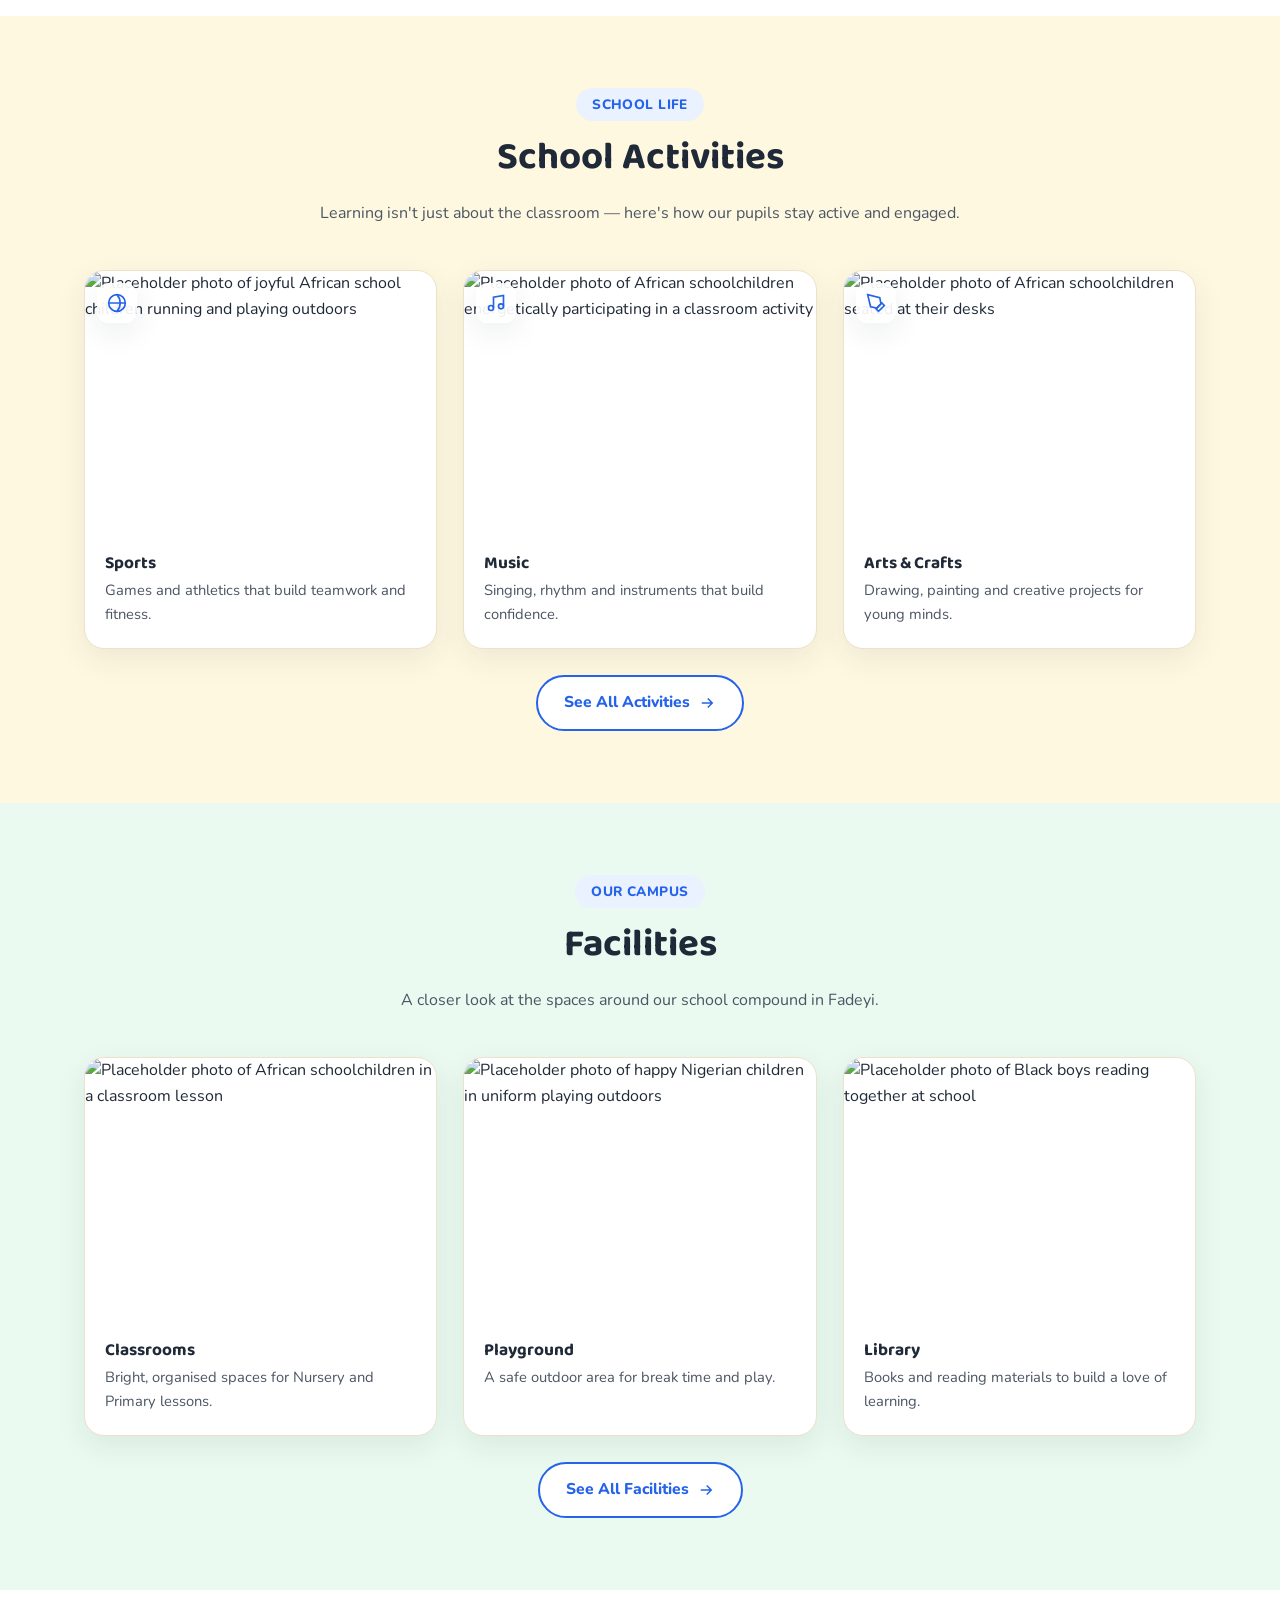
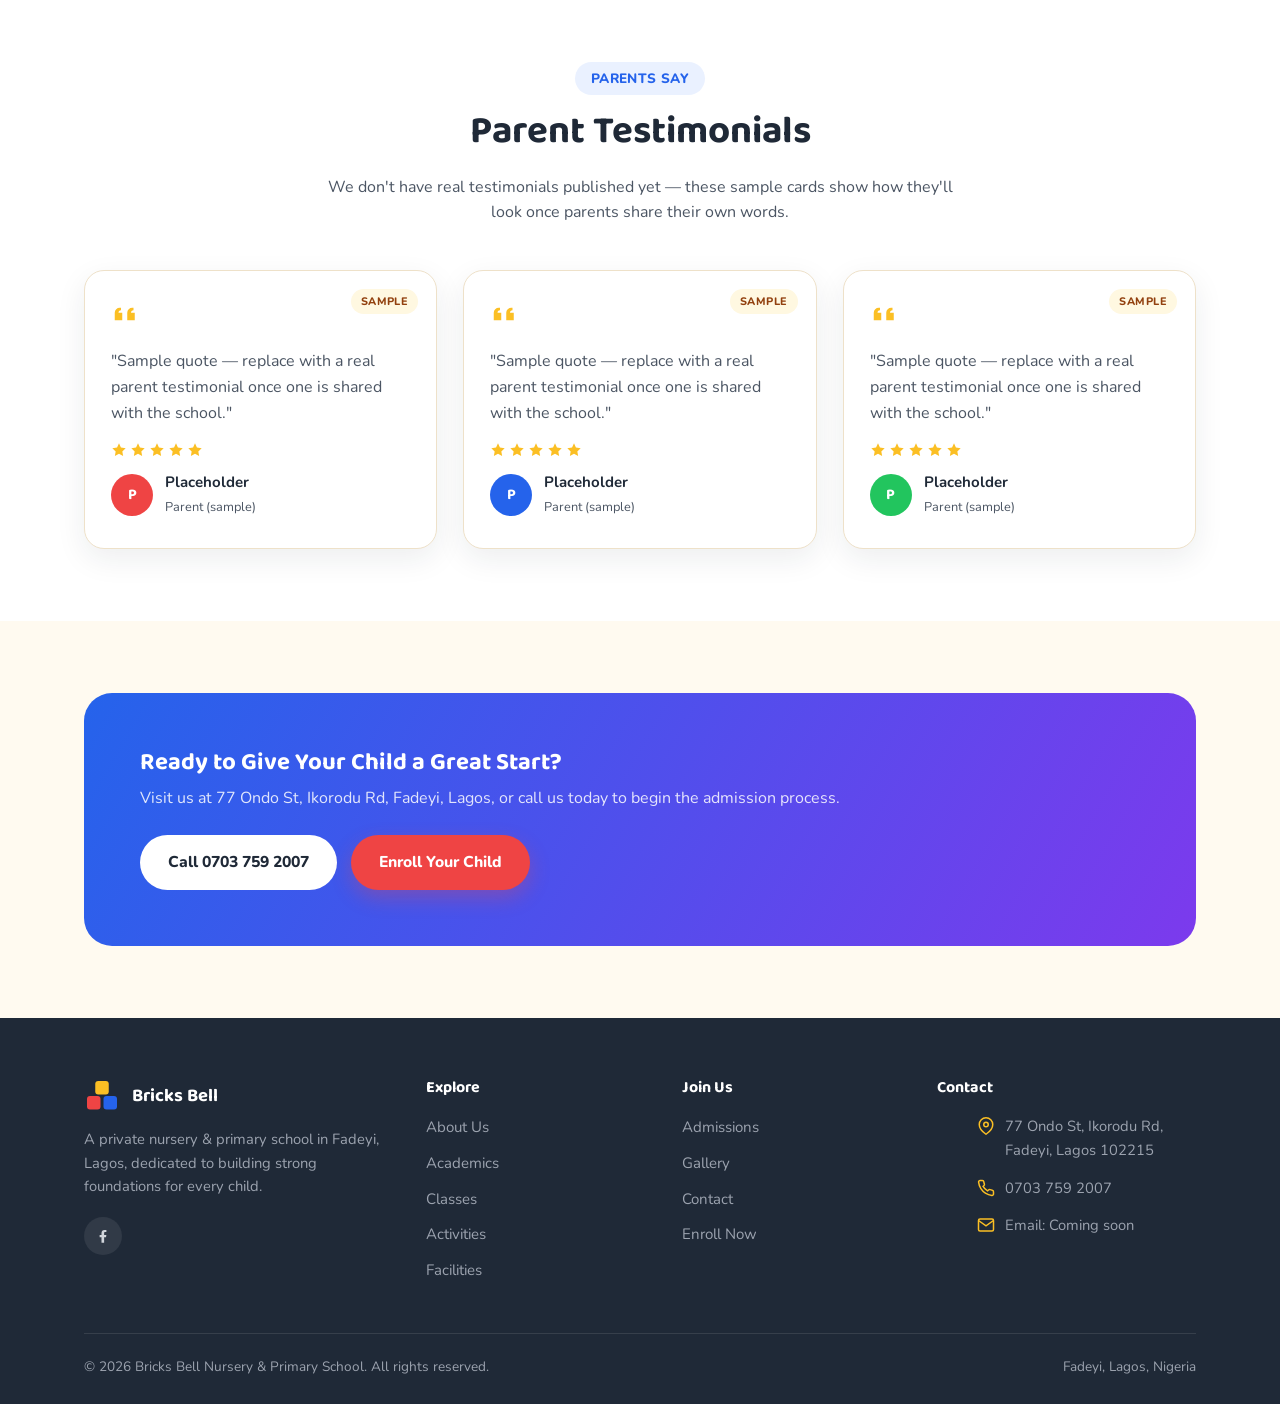
==== commit 8a07790e: "Redesign site per playful-professional guide and use authentic Nigerian imagery Add Classes, Activit" ====
--- a/index.html
+++ b/index.html
@@ -4,7 +4,7 @@
 <meta charset="UTF-8">
 <meta name="viewport" content="width=device-width, initial-scale=1.0">
 <title>Bricks Bell Nursery &amp; Primary School | Fadeyi, Lagos</title>
-<meta name="description" content="Bricks Bell Nursery &amp; Primary School — a private educational institution at 77 Ondo St, Ikorodu Rd, Fadeyi, Lagos. Building strong foundations for life.">
+<meta name="description" content="Bricks Bell Nursery &amp; Primary School — a fun, caring, safe private school at 77 Ondo St, Ikorodu Rd, Fadeyi, Lagos. Building strong foundations for life.">
 <link rel="icon" href="data:image/svg+xml,%3Csvg xmlns='http://www.w3.org/2000/svg' viewBox='0 0 48 48'%3E%3Crect x='4' y='24' width='18' height='18' rx='4' fill='%23ef4444'/%3E%3Crect x='26' y='24' width='18' height='18' rx='4' fill='%232563eb'/%3E%3Crect x='15' y='4' width='18' height='18' rx='4' fill='%23fbbf24'/%3E%3C/svg%3E">
 <link rel="preconnect" href="https://fonts.googleapis.com">
 <link href="https://fonts.googleapis.com/css2?family=Baloo+2:wght@600;700;800&amp;family=Nunito:wght@400;600;700;800&amp;display=swap" rel="stylesheet">
@@ -36,6 +36,9 @@
       <a href="index.html" class="active">Home</a>
       <a href="about.html">About</a>
       <a href="academics.html">Academics</a>
+      <a href="classes.html">Classes</a>
+      <a href="activities.html">Activities</a>
+      <a href="facilities.html">Facilities</a>
       <a href="admissions.html">Admissions</a>
       <a href="gallery.html">Gallery</a>
       <a href="contact.html">Contact</a>
@@ -45,69 +48,69 @@
 </header>
 
 <section class="hero">
-  <div class="container hero-grid">
-    <div>
-      <span class="hero-eyebrow">🧱 Private Nursery &amp; Primary School • Fadeyi, Lagos</span>
-      <h1>Building Strong <span class="hl">Foundations</span> for Every Child</h1>
-      <p class="lead">Bricks Bell Nursery &amp; Primary School provides a safe, nurturing and stimulating environment where children grow academically, socially and morally — one solid brick at a time.</p>
-      <div class="hero-actions">
-        <a href="admissions.html" class="btn btn-primary">
-          <svg viewBox="0 0 24 24" fill="none" stroke="currentColor" stroke-width="2"><path d="M5 13l4 4L19 7"/></svg>
-          Apply for Admission
-        </a>
-        <a href="tel:07037592007" class="btn btn-secondary">
-          <svg viewBox="0 0 24 24" fill="none" stroke="currentColor" stroke-width="2"><path d="M22 16.92v3a2 2 0 0 1-2.18 2 19.79 19.79 0 0 1-8.63-3.07 19.5 19.5 0 0 1-6-6 19.79 19.79 0 0 1-3.07-8.67A2 2 0 0 1 4.11 2h3a2 2 0 0 1 2 1.72c.127.96.361 1.903.7 2.81a2 2 0 0 1-.45 2.11L8.09 9.91a16 16 0 0 0 6 6l1.27-1.27a2 2 0 0 1 2.11-.45c.907.339 1.85.573 2.81.7A2 2 0 0 1 22 16.92z"/></svg>
-          Call the School
-        </a>
-      </div>
-      <div class="hero-stats">
-        <div><strong>Nursery – Primary</strong><span>Full Learning Pathway</span></div>
-        <div><strong>Fadeyi</strong><span>Ikorodu Road, Lagos</span></div>
-        <div><strong>Caring</strong><span>Teachers &amp; Staff</span></div>
-      </div>
-    </div>
-    <div class="hero-art">
-      <div class="hero-photo">
-        <img src="https://images.unsplash.com/photo-1503676260728-1c00da094a0b?auto=format&fit=crop&w=900&q=80" alt="Placeholder photo of children learning in a classroom" loading="lazy">
-      </div>
-      <div class="hero-badge">
-        <svg width="34" height="34" viewBox="0 0 48 48"><rect x="4" y="24" width="18" height="18" rx="4" fill="#ef4444"/><rect x="26" y="24" width="18" height="18" rx="4" fill="#2563eb"/><rect x="15" y="4" width="18" height="18" rx="4" fill="#fbbf24"/></svg>
-        <div><strong>Nursery &amp; Primary</strong><span>Fadeyi, Lagos</span></div>
-      </div>
-    </div>
-  </div>
-</section>
-
-<div class="info-strip">
-  <div class="container">
-    <div class="info-item">
-      <div class="info-icon"><svg viewBox="0 0 24 24" fill="none" stroke="currentColor" stroke-width="2"><path d="M21 10c0 7-9 13-9 13s-9-6-9-13a9 9 0 0 1 18 0z"/><circle cx="12" cy="10" r="3"/></svg></div>
-      <div><strong>Our Address</strong><span>77 Ondo St, Ikorodu Rd, Fadeyi, Lagos 102215</span></div>
-    </div>
-    <div class="info-item">
-      <div class="info-icon"><svg viewBox="0 0 24 24" fill="none" stroke="currentColor" stroke-width="2"><path d="M22 16.92v3a2 2 0 0 1-2.18 2 19.79 19.79 0 0 1-8.63-3.07 19.5 19.5 0 0 1-6-6 19.79 19.79 0 0 1-3.07-8.67A2 2 0 0 1 4.11 2h3a2 2 0 0 1 2 1.72c.127.96.361 1.903.7 2.81a2 2 0 0 1-.45 2.11L8.09 9.91a16 16 0 0 0 6 6l1.27-1.27a2 2 0 0 1 2.11-.45c.907.339 1.85.573 2.81.7A2 2 0 0 1 22 16.92z"/></svg></div>
-      <div><strong>Call Us</strong><span>0703 759 2007</span></div>
-    </div>
-    <div class="info-item">
-      <div class="info-icon"><svg viewBox="0 0 24 24" fill="none" stroke="currentColor" stroke-width="2"><rect x="3" y="4" width="18" height="18" rx="2"/><line x1="16" y1="2" x2="16" y2="6"/><line x1="8" y1="2" x2="8" y2="6"/><line x1="3" y1="10" x2="21" y2="10"/></svg></div>
-      <div><strong>School Hours</strong><span>Monday – Friday · Call to confirm resumption time</span></div>
-    </div>
-  </div>
-</div>
+  <div class="hero-media">
+    <img src="https://images.pexels.com/photos/8613100/pexels-photo-8613100.jpeg?auto=compress&cs=tinysrgb&w=1600" alt="Photo of joyful nursery school children raising their hands in a classroom (placeholder — to be replaced with real school photos)" loading="eager">
+  </div>
+  <div class="container hero-inner">
+    <span class="hero-eyebrow">🧱 Private Nursery &amp; Primary School • Fadeyi, Lagos</span>
+    <h1>Where Learning Feels Like <span class="hl">Play</span>, and Growth Feels Like Home</h1>
+    <p class="lead">Bricks Bell Nursery &amp; Primary School is a safe, colourful and caring place where children build strong foundations — academically, socially and morally — one solid brick at a time.</p>
+    <div class="hero-actions">
+      <a href="admissions.html" class="btn btn-primary">
+        <svg viewBox="0 0 24 24" fill="none" stroke="currentColor" stroke-width="2"><path d="M5 13l4 4L19 7"/></svg>
+        Enroll Your Child
+      </a>
+      <a href="about.html" class="btn btn-secondary">
+        Explore Our School
+        <svg viewBox="0 0 24 24" fill="none" stroke="currentColor" stroke-width="2"><path d="M5 12h14M13 6l6 6-6 6"/></svg>
+      </a>
+    </div>
+  </div>
+  <div class="hero-scroll-cue">
+    Scroll
+    <svg viewBox="0 0 24 24" fill="none" stroke="currentColor" stroke-width="2"><path d="M12 5v14M5 12l7 7 7-7"/></svg>
+  </div>
+</section>
+
+<section class="bg-white" style="padding:44px 0;border-top:1px solid var(--border);border-bottom:1px solid var(--border);">
+  <div class="container">
+    <div class="stats-bar reveal">
+      <div class="stat-pill">
+        <div class="stat-icon icon-red"><svg viewBox="0 0 24 24" fill="none" stroke="currentColor" stroke-width="2"><path d="M4 19.5A2.5 2.5 0 0 1 6.5 17H20"/><path d="M6.5 2H20v20H6.5A2.5 2.5 0 0 1 4 19.5v-15A2.5 2.5 0 0 1 6.5 2z"/></svg></div>
+        <strong>Nursery + Primary</strong>
+        <span>Full Learning Pathway</span>
+      </div>
+      <div class="stat-pill">
+        <div class="stat-icon icon-blue"><svg viewBox="0 0 24 24" fill="none" stroke="currentColor" stroke-width="2"><path d="M22 10L12 4 2 10l10 6 10-6z"/><path d="M6 12v5c0 1.66 2.69 3 6 3s6-1.34 6-3v-5"/></svg></div>
+        <strong>9 Classes</strong>
+        <span>Nursery 1 – Primary 6</span>
+      </div>
+      <div class="stat-pill">
+        <div class="stat-icon icon-yellow"><svg viewBox="0 0 24 24" fill="none" stroke="currentColor" stroke-width="2"><path d="M21 10c0 7-9 13-9 13s-9-6-9-13a9 9 0 0 1 18 0z"/><circle cx="12" cy="10" r="3"/></svg></div>
+        <strong>Fadeyi, Lagos</strong>
+        <span>Ikorodu Road</span>
+      </div>
+      <div class="stat-pill">
+        <div class="stat-icon icon-green"><svg viewBox="0 0 24 24" fill="none" stroke="currentColor" stroke-width="2"><path d="M17 21v-2a4 4 0 0 0-4-4H5a4 4 0 0 0-4 4v2"/><circle cx="9" cy="7" r="4"/><path d="M23 21v-2a4 4 0 0 0-3-3.87"/><path d="M16 3.13a4 4 0 0 1 0 7.75"/></svg></div>
+        <strong>Small Classes</strong>
+        <span>Caring Teachers</span>
+      </div>
+    </div>
+  </div>
+</section>
 
 <section>
-  <div class="container split">
+  <div class="container split reveal">
     <div class="panel-art">
-      <img src="https://images.unsplash.com/photo-1580894732444-8ecded7900cd?auto=format&fit=crop&w=800&q=80" alt="Placeholder photo of children playing with building blocks" loading="lazy">
+      <img src="https://images.pexels.com/photos/18449719/pexels-photo-18449719/free-photo-of-schoolgirls-and-schoolboys-playing-together.jpeg?auto=compress&cs=tinysrgb&w=900" alt="Placeholder photo of a group of African schoolchildren in uniform smiling together" loading="lazy">
     </div>
     <div>
       <span class="section-tag">Welcome</span>
       <h2>A Warm, Safe Place for Young Minds to Grow</h2>
       <p>Bricks Bell Nursery &amp; Primary School is a private educational institution located along Ikorodu Road in Fadeyi, Lagos. We offer a complete early-years and primary pathway, guiding children from their first steps in the classroom through to a strong finish in primary school.</p>
       <ul class="checklist">
-        <li><svg viewBox="0 0 24 24" fill="none" stroke="currentColor" stroke-width="3"><path d="M5 13l4 4L19 7"/></svg> Nursery and Primary classes under one roof</li>
-        <li><svg viewBox="0 0 24 24" fill="none" stroke="currentColor" stroke-width="3"><path d="M5 13l4 4L19 7"/></svg> Conveniently located on Ikorodu Road, Fadeyi</li>
-        <li><svg viewBox="0 0 24 24" fill="none" stroke="currentColor" stroke-width="3"><path d="M5 13l4 4L19 7"/></svg> Caring, dedicated teachers and staff</li>
+        <li><svg viewBox="0 0 24 24" fill="none" stroke="currentColor" stroke-width="3"><path d="M5 13l4 4L19 7"/></svg> Our mission: build strong academic, social and moral foundations</li>
+        <li><svg viewBox="0 0 24 24" fill="none" stroke="currentColor" stroke-width="3"><path d="M5 13l4 4L19 7"/></svg> Our vision: a trusted school for Fadeyi families</li>
       </ul>
       <a href="about.html" class="btn btn-secondary">Learn More About Us
         <svg viewBox="0 0 24 24" fill="none" stroke="currentColor" stroke-width="2"><path d="M5 12h14M13 6l6 6-6 6"/></svg>
@@ -116,33 +119,201 @@
   </div>
 </section>
 
-<section style="background:#fff;border-top:1px solid var(--border);border-bottom:1px solid var(--border);">
-  <div class="container">
-    <div class="section-head center">
+<section class="bg-pastel-blue">
+  <div class="container">
+    <div class="section-head center reveal">
+      <span class="section-tag">Our Classes</span>
+      <h2>A Class for Every Age &amp; Stage</h2>
+      <p>From first steps in Nursery 1 to graduating Primary 6, every class builds on the one before it.</p>
+    </div>
+    <div class="grid grid-4 reveal">
+      <div class="class-card nursery"><div class="class-badge">N1</div><h3>Nursery 1</h3><span>Early Years</span></div>
+      <div class="class-card nursery"><div class="class-badge">N2</div><h3>Nursery 2</h3><span>Early Years</span></div>
+      <div class="class-card nursery"><div class="class-badge">N3</div><h3>Nursery 3</h3><span>Early Years</span></div>
+      <div class="class-card primary"><div class="class-badge">P1</div><h3>Primary 1</h3><span>Lower Primary</span></div>
+      <div class="class-card primary"><div class="class-badge">P2</div><h3>Primary 2</h3><span>Lower Primary</span></div>
+      <div class="class-card primary"><div class="class-badge">P3</div><h3>Primary 3</h3><span>Lower Primary</span></div>
+      <div class="class-card primary"><div class="class-badge">P4</div><h3>Primary 4</h3><span>Upper Primary</span></div>
+      <div class="class-card primary"><div class="class-badge">P5</div><h3>Primary 5</h3><span>Upper Primary</span></div>
+    </div>
+    <div style="text-align:center;margin-top:26px;">
+      <a href="classes.html" class="btn btn-secondary">View All Classes
+        <svg viewBox="0 0 24 24" fill="none" stroke="currentColor" stroke-width="2"><path d="M5 12h14M13 6l6 6-6 6"/></svg>
+      </a>
+    </div>
+  </div>
+</section>
+
+<section class="bg-white">
+  <div class="container">
+    <div class="section-head center reveal">
       <span class="section-tag">Why Bricks Bell</span>
       <h2>Why Parents Choose Us</h2>
       <p>Every child deserves a solid start. Here's how we help lay that foundation.</p>
     </div>
-    <div class="grid grid-4">
-      <div class="card">
-        <div class="card-icon icon-red"><svg viewBox="0 0 24 24" fill="none" stroke="currentColor" stroke-width="2"><path d="M12 22s8-4 8-11V5l-8-3-8 3v6c0 7 8 11 8 11z"/></svg></div>
-        <h3>Safe &amp; Caring Environment</h3>
+    <div class="grid grid-3 reveal">
+      <div class="card">
+        <div class="card-icon icon-red"><svg viewBox="0 0 24 24" fill="none" stroke="currentColor" stroke-width="2"><path d="M22 10L12 4 2 10l10 6 10-6z"/><path d="M6 12v5c0 1.66 2.69 3 6 3s6-1.34 6-3v-5"/></svg></div>
+        <h3>Qualified Teachers</h3>
+        <p>Passionate staff committed to guiding each child's academic and personal growth.</p>
+      </div>
+      <div class="card">
+        <div class="card-icon icon-blue"><svg viewBox="0 0 24 24" fill="none" stroke="currentColor" stroke-width="2"><path d="M12 22s8-4 8-11V5l-8-3-8 3v6c0 7 8 11 8 11z"/></svg></div>
+        <h3>Safe Learning Environment</h3>
         <p>A secure, welcoming space where every child feels comfortable to learn and play.</p>
       </div>
       <div class="card">
-        <div class="card-icon icon-blue"><svg viewBox="0 0 24 24" fill="none" stroke="currentColor" stroke-width="2"><path d="M22 10L12 4 2 10l10 6 10-6z"/><path d="M6 12v5c0 1.66 2.69 3 6 3s6-1.34 6-3v-5"/></svg></div>
-        <h3>Dedicated Teachers</h3>
-        <p>Passionate staff committed to guiding each child's academic and personal growth.</p>
-      </div>
-      <div class="card">
         <div class="card-icon icon-yellow"><svg viewBox="0 0 24 24" fill="none" stroke="currentColor" stroke-width="2"><path d="M4 19.5A2.5 2.5 0 0 1 6.5 17H20"/><path d="M6.5 2H20v20H6.5A2.5 2.5 0 0 1 4 19.5v-15A2.5 2.5 0 0 1 6.5 2z"/></svg></div>
-        <h3>Nursery to Primary</h3>
-        <p>A seamless pathway so children progress with confidence and consistency.</p>
-      </div>
-      <div class="card">
-        <div class="card-icon icon-green"><svg viewBox="0 0 24 24" fill="none" stroke="currentColor" stroke-width="2"><path d="M12 20l9-5-9-5-9 5 9 5z"/><path d="M12 10L3 5l9-5 9 5-9 5z"/></svg></div>
-        <h3>Holistic Development</h3>
-        <p>Balanced focus on academics, character, creativity and social skills.</p>
+        <h3>Strong Academic Foundation</h3>
+        <p>A step-by-step curriculum that builds literacy, numeracy and critical thinking.</p>
+      </div>
+      <div class="card">
+        <div class="card-icon icon-green"><svg viewBox="0 0 24 24" fill="none" stroke="currentColor" stroke-width="2"><path d="M20.84 4.61a5.5 5.5 0 0 0-7.78 0L12 5.67l-1.06-1.06a5.5 5.5 0 0 0-7.78 7.78l1.06 1.06L12 21.23l7.78-7.78 1.06-1.06a5.5 5.5 0 0 0 0-7.78z"/></svg></div>
+        <h3>Character Development</h3>
+        <p>Moral instruction and guided discipline that shapes respectful, responsible pupils.</p>
+      </div>
+      <div class="card">
+        <div class="card-icon" style="background:var(--pastel-purple);color:var(--purple);"><svg viewBox="0 0 24 24" fill="none" stroke="currentColor" stroke-width="2"><path d="M12 2l2.9 6.26L22 9.27l-5 4.87 1.2 6.86L12 17.77 5.8 21l1.2-6.86-5-4.87 7.1-1.01L12 2z"/></svg></div>
+        <h3>Extracurricular Activities</h3>
+        <p>Sports, music, arts and excursions that help children discover their talents.</p>
+      </div>
+      <div class="card">
+        <div class="card-icon" style="background:var(--pastel-orange);color:var(--orange);"><svg viewBox="0 0 24 24" fill="none" stroke="currentColor" stroke-width="2"><rect x="3" y="4" width="18" height="18" rx="2"/><line x1="16" y1="2" x2="16" y2="6"/><line x1="8" y1="2" x2="8" y2="6"/><line x1="3" y1="10" x2="21" y2="10"/></svg></div>
+        <h3>Modern Learning Facilities</h3>
+        <p>Classrooms and play spaces set up to support both learning and fun.</p>
+      </div>
+    </div>
+  </div>
+</section>
+
+<section class="bg-pastel-yellow">
+  <div class="container">
+    <div class="section-head center reveal">
+      <span class="section-tag">School Life</span>
+      <h2>School Activities</h2>
+      <p>Learning isn't just about the classroom — here's how our pupils stay active and engaged.</p>
+    </div>
+    <div class="grid grid-3 reveal">
+      <div class="photo-card">
+        <div class="photo-thumb">
+          <img src="https://images.pexels.com/photos/11941089/pexels-photo-11941089.jpeg?auto=compress&cs=tinysrgb&w=700" alt="Placeholder photo of joyful African school children running and playing outdoors" loading="lazy">
+          <div class="photo-icon"><svg viewBox="0 0 24 24" fill="none" stroke="currentColor" stroke-width="2"><circle cx="12" cy="12" r="10"/><path d="M12 2a15 15 0 010 20M2 12h20"/></svg></div>
+        </div>
+        <div class="photo-body"><h3>Sports</h3><p>Games and athletics that build teamwork and fitness.</p></div>
+      </div>
+      <div class="photo-card">
+        <div class="photo-thumb">
+          <img src="https://images.pexels.com/photos/14554003/pexels-photo-14554003.jpeg?auto=compress&cs=tinysrgb&w=700" alt="Placeholder photo of African schoolchildren energetically participating in a classroom activity" loading="lazy">
+          <div class="photo-icon"><svg viewBox="0 0 24 24" fill="none" stroke="currentColor" stroke-width="2"><path d="M9 18V5l12-2v13"/><circle cx="6" cy="18" r="3"/><circle cx="18" cy="16" r="3"/></svg></div>
+        </div>
+        <div class="photo-body"><h3>Music</h3><p>Singing, rhythm and instruments that build confidence.</p></div>
+      </div>
+      <div class="photo-card">
+        <div class="photo-thumb">
+          <img src="https://images.pexels.com/photos/25457343/pexels-photo-25457343/free-photo-of-photo-of-children-sitting-behind-their-desks.jpeg?auto=compress&cs=tinysrgb&w=700" alt="Placeholder photo of African schoolchildren seated at their desks" loading="lazy">
+          <div class="photo-icon"><svg viewBox="0 0 24 24" fill="none" stroke="currentColor" stroke-width="2"><path d="M12 19l7-7 3 3-7 7-3-3z"/><path d="M18 13l-1.5-7.5L2 2l3.5 14.5L13 18l5-5z"/></svg></div>
+        </div>
+        <div class="photo-body"><h3>Arts &amp; Crafts</h3><p>Drawing, painting and creative projects for young minds.</p></div>
+      </div>
+    </div>
+    <div style="text-align:center;margin-top:26px;">
+      <a href="activities.html" class="btn btn-secondary">See All Activities
+        <svg viewBox="0 0 24 24" fill="none" stroke="currentColor" stroke-width="2"><path d="M5 12h14M13 6l6 6-6 6"/></svg>
+      </a>
+    </div>
+  </div>
+</section>
+
+<section class="bg-pastel-green">
+  <div class="container">
+    <div class="section-head center reveal">
+      <span class="section-tag">Our Campus</span>
+      <h2>Facilities</h2>
+      <p>A closer look at the spaces around our school compound in Fadeyi.</p>
+    </div>
+    <div class="grid grid-3 reveal">
+      <div class="photo-card">
+        <div class="photo-thumb">
+          <img src="https://images.pexels.com/photos/34211747/pexels-photo-34211747/free-photo-of-group-of-students-attending-classroom-lecture.jpeg?auto=compress&cs=tinysrgb&w=700" alt="Placeholder photo of African schoolchildren in a classroom lesson" loading="lazy">
+        </div>
+        <div class="photo-body"><h3>Classrooms</h3><p>Bright, organised spaces for Nursery and Primary lessons.</p></div>
+      </div>
+      <div class="photo-card">
+        <div class="photo-thumb">
+          <img src="https://images.pexels.com/photos/11927603/pexels-photo-11927603.jpeg?auto=compress&cs=tinysrgb&w=700" alt="Placeholder photo of happy Nigerian children in uniform playing outdoors" loading="lazy">
+        </div>
+        <div class="photo-body"><h3>Playground</h3><p>A safe outdoor area for break time and play.</p></div>
+      </div>
+      <div class="photo-card">
+        <div class="photo-thumb">
+          <img src="https://images.pexels.com/photos/26855714/pexels-photo-26855714/free-photo-of-boys-sitting-at-school.jpeg?auto=compress&cs=tinysrgb&w=700" alt="Placeholder photo of Black boys reading together at school" loading="lazy">
+        </div>
+        <div class="photo-body"><h3>Library</h3><p>Books and reading materials to build a love of learning.</p></div>
+      </div>
+    </div>
+    <div style="text-align:center;margin-top:26px;">
+      <a href="facilities.html" class="btn btn-secondary">See All Facilities
+        <svg viewBox="0 0 24 24" fill="none" stroke="currentColor" stroke-width="2"><path d="M5 12h14M13 6l6 6-6 6"/></svg>
+      </a>
+    </div>
+  </div>
+</section>
+
+<section class="bg-white">
+  <div class="container">
+    <div class="section-head center reveal">
+      <span class="section-tag">Parents Say</span>
+      <h2>Parent Testimonials</h2>
+      <p>We don't have real testimonials published yet — these sample cards show how they'll look once parents share their own words.</p>
+    </div>
+    <div class="grid grid-3 reveal">
+      <div class="testimonial-card">
+        <span class="sample-tag">Sample</span>
+        <svg class="testimonial-quote" viewBox="0 0 24 24" fill="currentColor"><path d="M7 7a4 4 0 0 0-4 4v6h6v-6H6a2 2 0 0 1 2-2V7zm10 0a4 4 0 0 0-4 4v6h6v-6h-3a2 2 0 0 1 2-2V7z"/></svg>
+        <p>"Sample quote — replace with a real parent testimonial once one is shared with the school."</p>
+        <div class="testimonial-stars">
+          <svg viewBox="0 0 24 24" fill="currentColor"><path d="M12 2l2.9 6.26L22 9.27l-5 4.87 1.2 6.86L12 17.77 5.8 21l1.2-6.86-5-4.87 7.1-1.01L12 2z"/></svg>
+          <svg viewBox="0 0 24 24" fill="currentColor"><path d="M12 2l2.9 6.26L22 9.27l-5 4.87 1.2 6.86L12 17.77 5.8 21l1.2-6.86-5-4.87 7.1-1.01L12 2z"/></svg>
+          <svg viewBox="0 0 24 24" fill="currentColor"><path d="M12 2l2.9 6.26L22 9.27l-5 4.87 1.2 6.86L12 17.77 5.8 21l1.2-6.86-5-4.87 7.1-1.01L12 2z"/></svg>
+          <svg viewBox="0 0 24 24" fill="currentColor"><path d="M12 2l2.9 6.26L22 9.27l-5 4.87 1.2 6.86L12 17.77 5.8 21l1.2-6.86-5-4.87 7.1-1.01L12 2z"/></svg>
+          <svg viewBox="0 0 24 24" fill="currentColor"><path d="M12 2l2.9 6.26L22 9.27l-5 4.87 1.2 6.86L12 17.77 5.8 21l1.2-6.86-5-4.87 7.1-1.01L12 2z"/></svg>
+        </div>
+        <div class="testimonial-person">
+          <div class="testimonial-avatar icon-red" style="background:var(--red);">P</div>
+          <div><strong>Placeholder</strong><span>Parent (sample)</span></div>
+        </div>
+      </div>
+      <div class="testimonial-card">
+        <span class="sample-tag">Sample</span>
+        <svg class="testimonial-quote" viewBox="0 0 24 24" fill="currentColor"><path d="M7 7a4 4 0 0 0-4 4v6h6v-6H6a2 2 0 0 1 2-2V7zm10 0a4 4 0 0 0-4 4v6h6v-6h-3a2 2 0 0 1 2-2V7z"/></svg>
+        <p>"Sample quote — replace with a real parent testimonial once one is shared with the school."</p>
+        <div class="testimonial-stars">
+          <svg viewBox="0 0 24 24" fill="currentColor"><path d="M12 2l2.9 6.26L22 9.27l-5 4.87 1.2 6.86L12 17.77 5.8 21l1.2-6.86-5-4.87 7.1-1.01L12 2z"/></svg>
+          <svg viewBox="0 0 24 24" fill="currentColor"><path d="M12 2l2.9 6.26L22 9.27l-5 4.87 1.2 6.86L12 17.77 5.8 21l1.2-6.86-5-4.87 7.1-1.01L12 2z"/></svg>
+          <svg viewBox="0 0 24 24" fill="currentColor"><path d="M12 2l2.9 6.26L22 9.27l-5 4.87 1.2 6.86L12 17.77 5.8 21l1.2-6.86-5-4.87 7.1-1.01L12 2z"/></svg>
+          <svg viewBox="0 0 24 24" fill="currentColor"><path d="M12 2l2.9 6.26L22 9.27l-5 4.87 1.2 6.86L12 17.77 5.8 21l1.2-6.86-5-4.87 7.1-1.01L12 2z"/></svg>
+          <svg viewBox="0 0 24 24" fill="currentColor"><path d="M12 2l2.9 6.26L22 9.27l-5 4.87 1.2 6.86L12 17.77 5.8 21l1.2-6.86-5-4.87 7.1-1.01L12 2z"/></svg>
+        </div>
+        <div class="testimonial-person">
+          <div class="testimonial-avatar" style="background:var(--blue);">P</div>
+          <div><strong>Placeholder</strong><span>Parent (sample)</span></div>
+        </div>
+      </div>
+      <div class="testimonial-card">
+        <span class="sample-tag">Sample</span>
+        <svg class="testimonial-quote" viewBox="0 0 24 24" fill="currentColor"><path d="M7 7a4 4 0 0 0-4 4v6h6v-6H6a2 2 0 0 1 2-2V7zm10 0a4 4 0 0 0-4 4v6h6v-6h-3a2 2 0 0 1 2-2V7z"/></svg>
+        <p>"Sample quote — replace with a real parent testimonial once one is shared with the school."</p>
+        <div class="testimonial-stars">
+          <svg viewBox="0 0 24 24" fill="currentColor"><path d="M12 2l2.9 6.26L22 9.27l-5 4.87 1.2 6.86L12 17.77 5.8 21l1.2-6.86-5-4.87 7.1-1.01L12 2z"/></svg>
+          <svg viewBox="0 0 24 24" fill="currentColor"><path d="M12 2l2.9 6.26L22 9.27l-5 4.87 1.2 6.86L12 17.77 5.8 21l1.2-6.86-5-4.87 7.1-1.01L12 2z"/></svg>
+          <svg viewBox="0 0 24 24" fill="currentColor"><path d="M12 2l2.9 6.26L22 9.27l-5 4.87 1.2 6.86L12 17.77 5.8 21l1.2-6.86-5-4.87 7.1-1.01L12 2z"/></svg>
+          <svg viewBox="0 0 24 24" fill="currentColor"><path d="M12 2l2.9 6.26L22 9.27l-5 4.87 1.2 6.86L12 17.77 5.8 21l1.2-6.86-5-4.87 7.1-1.01L12 2z"/></svg>
+          <svg viewBox="0 0 24 24" fill="currentColor"><path d="M12 2l2.9 6.26L22 9.27l-5 4.87 1.2 6.86L12 17.77 5.8 21l1.2-6.86-5-4.87 7.1-1.01L12 2z"/></svg>
+        </div>
+        <div class="testimonial-person">
+          <div class="testimonial-avatar" style="background:var(--green);">P</div>
+          <div><strong>Placeholder</strong><span>Parent (sample)</span></div>
+        </div>
       </div>
     </div>
   </div>
@@ -150,40 +321,14 @@
 
 <section>
   <div class="container">
-    <div class="section-head center">
-      <span class="section-tag">Our Programs</span>
-      <h2>Two Stages, One Continuous Journey</h2>
-      <p>From a child's earliest years through primary school, Bricks Bell walks with every pupil, step by step.</p>
-    </div>
-    <div class="grid grid-2">
-      <div class="program-card">
-        <div class="program-banner nursery" style="background-image:url('https://images.unsplash.com/photo-1596464716127-f2a82984de30?auto=format&fit=crop&w=700&q=70')" role="img" aria-label="Placeholder photo of a nursery child painting"><span>Early Years</span><h3>Nursery School</h3></div>
-        <div class="program-body">
-          <p>A gentle, play-based introduction to learning that builds curiosity, language, numeracy and social skills in a warm classroom setting.</p>
-          <a href="academics.html" class="btn btn-secondary">View Program Details</a>
-        </div>
-      </div>
-      <div class="program-card">
-        <div class="program-banner primary" style="background-image:url('https://images.unsplash.com/photo-1497633762265-9d179a990aa6?auto=format&fit=crop&w=700&q=70')" role="img" aria-label="Placeholder photo of open books for primary school"><span>Grades 1 – 6</span><h3>Primary School</h3></div>
-        <div class="program-body">
-          <p>A structured curriculum covering core subjects, building strong literacy, numeracy and critical-thinking skills for lifelong learning.</p>
-          <a href="academics.html" class="btn btn-secondary">View Program Details</a>
-        </div>
-      </div>
-    </div>
-  </div>
-</section>
-
-<section>
-  <div class="container">
-    <div class="cta-banner">
+    <div class="cta-banner reveal">
       <div>
         <h2>Ready to Give Your Child a Great Start?</h2>
         <p>Visit us at 77 Ondo St, Ikorodu Rd, Fadeyi, Lagos, or call us today to begin the admission process.</p>
       </div>
       <div class="cta-actions">
         <a href="tel:07037592007" class="btn btn-light">Call 0703 759 2007</a>
-        <a href="contact.html" class="btn btn-primary">Contact Us</a>
+        <a href="admissions.html" class="btn btn-primary">Enroll Your Child</a>
       </div>
     </div>
   </div>
@@ -205,21 +350,22 @@
         </div>
       </div>
       <div>
-        <h4>Quick Links</h4>
+        <h4>Explore</h4>
         <ul class="footer-links">
           <li><a href="about.html">About Us</a></li>
           <li><a href="academics.html">Academics</a></li>
+          <li><a href="classes.html">Classes</a></li>
+          <li><a href="activities.html">Activities</a></li>
+          <li><a href="facilities.html">Facilities</a></li>
+        </ul>
+      </div>
+      <div>
+        <h4>Join Us</h4>
+        <ul class="footer-links">
           <li><a href="admissions.html">Admissions</a></li>
           <li><a href="gallery.html">Gallery</a></li>
-        </ul>
-      </div>
-      <div>
-        <h4>Programs</h4>
-        <ul class="footer-links">
-          <li><a href="academics.html">Nursery School</a></li>
-          <li><a href="academics.html">Primary School</a></li>
-          <li><a href="admissions.html">How to Apply</a></li>
-          <li><a href="contact.html">Book a Visit</a></li>
+          <li><a href="contact.html">Contact</a></li>
+          <li><a href="admissions.html">Enroll Now</a></li>
         </ul>
       </div>
       <div>
@@ -227,6 +373,7 @@
         <ul class="footer-contact">
           <li><svg viewBox="0 0 24 24" fill="none" stroke="currentColor" stroke-width="2"><path d="M21 10c0 7-9 13-9 13s-9-6-9-13a9 9 0 0 1 18 0z"/><circle cx="12" cy="10" r="3"/></svg> 77 Ondo St, Ikorodu Rd, Fadeyi, Lagos 102215</li>
           <li><svg viewBox="0 0 24 24" fill="none" stroke="currentColor" stroke-width="2"><path d="M22 16.92v3a2 2 0 0 1-2.18 2 19.79 19.79 0 0 1-8.63-3.07 19.5 19.5 0 0 1-6-6 19.79 19.79 0 0 1-3.07-8.67A2 2 0 0 1 4.11 2h3a2 2 0 0 1 2 1.72c.127.96.361 1.903.7 2.81a2 2 0 0 1-.45 2.11L8.09 9.91a16 16 0 0 0 6 6l1.27-1.27a2 2 0 0 1 2.11-.45c.907.339 1.85.573 2.81.7A2 2 0 0 1 22 16.92z"/></svg> 0703 759 2007</li>
+          <li><svg viewBox="0 0 24 24" fill="none" stroke="currentColor" stroke-width="2"><rect x="2" y="4" width="20" height="16" rx="2"/><path d="M22 6l-10 7L2 6"/></svg> Email: Coming soon</li>
         </ul>
       </div>
     </div>
--- a/css/style.css
+++ b/css/style.css
@@ -3,9 +3,12 @@
 :root {
   --blue: #2563eb;
   --blue-dark: #1d4ed8;
+  --sky: #0ea5e9;
   --yellow: #fbbf24;
+  --orange: #f97316;
   --red: #ef4444;
   --green: #22c55e;
+  --purple: #8b5cf6;
   --ink: #1f2937;
   --ink-light: #4b5563;
   --cream: #fffaf0;
@@ -15,6 +18,16 @@
   --radius: 16px;
   --font-head: "Baloo 2", "Poppins", system-ui, sans-serif;
   --font-body: "Nunito", system-ui, -apple-system, "Segoe UI", sans-serif;
+
+  --pastel-blue: #eaf1ff;
+  --pastel-yellow: #fff8e1;
+  --pastel-green: #eafaf0;
+  --pastel-purple: #f3ecfe;
+  --pastel-orange: #fff1e6;
+}
+
+@media (prefers-reduced-motion: reduce) {
+  *, *::before, *::after { animation-duration: 0.01ms !important; animation-iteration-count: 1 !important; transition-duration: 0.01ms !important; scroll-behavior: auto !important; }
 }
 
 * { box-sizing: border-box; }
@@ -131,6 +144,7 @@
   align-items: center;
   justify-content: space-between;
   padding: 14px 0;
+  max-width: 1400px;
 }
 
 .brand { display: flex; align-items: center; gap: 12px; }
@@ -141,17 +155,21 @@
 .nav-links {
   display: flex;
   align-items: center;
-  gap: 4px;
+  gap: 2px;
+  flex-wrap: wrap;
+  justify-content: flex-end;
 }
 .nav-links a {
-  padding: 10px 16px;
+  padding: 9px 12px;
   border-radius: 999px;
   font-weight: 700;
   color: var(--ink);
-  font-size: 0.96rem;
-  transition: background 0.15s ease, color 0.15s ease;
+  font-size: 0.88rem;
+  white-space: nowrap;
+  transition: background 0.15s ease, color 0.15s ease, transform 0.15s ease;
 }
 .nav-links a:hover, .nav-links a.active { background: var(--blue); color: var(--white); }
+.nav-links a:hover { transform: translateY(-1px); }
 
 .nav-cta { margin-left: 8px; }
 
@@ -164,89 +182,94 @@
 }
 .nav-toggle svg { width: 28px; height: 28px; }
 
-/* ---------- Hero ---------- */
+/* ---------- Hero (full-bleed photo) ---------- */
 .hero {
   position: relative;
   overflow: hidden;
-  padding: 64px 0 88px;
-  background: linear-gradient(155deg, #eaf1ff 0%, var(--cream) 55%);
-}
-
-.hero-grid {
-  display: grid;
-  grid-template-columns: 1.1fr 0.9fr;
-  gap: 48px;
-  align-items: center;
+  min-height: 88vh;
+  max-height: 760px;
+  display: flex;
+  align-items: center;
+  color: var(--white);
+}
+
+.hero-media {
+  position: absolute;
+  inset: 0;
+  z-index: 0;
+}
+.hero-media img {
+  width: 100%;
+  height: 100%;
+  object-fit: cover;
+  object-position: center 30%;
+  display: block;
+}
+.hero-media::after {
+  content: "";
+  position: absolute;
+  inset: 0;
+  background:
+    linear-gradient(100deg, rgba(15,23,42,0.86) 0%, rgba(15,23,42,0.6) 38%, rgba(15,23,42,0.22) 68%, rgba(15,23,42,0.1) 100%),
+    linear-gradient(0deg, rgba(15,23,42,0.55) 0%, rgba(15,23,42,0) 40%);
+}
+
+.hero-inner {
+  position: relative;
+  z-index: 1;
+  max-width: 640px;
+  padding: 100px 0;
 }
 
 .hero-eyebrow {
   display: inline-flex;
   align-items: center;
   gap: 8px;
-  background: var(--white);
-  border: 1px solid var(--border);
+  background: rgba(255,255,255,0.14);
+  border: 1px solid rgba(255,255,255,0.3);
+  backdrop-filter: blur(4px);
   padding: 8px 16px;
   border-radius: 999px;
   font-weight: 800;
   font-size: 0.85rem;
-  color: var(--blue-dark);
-  box-shadow: var(--shadow);
-  margin-bottom: 20px;
+  color: var(--white);
+  margin-bottom: 22px;
 }
 
 .hero h1 {
-  font-size: clamp(2.2rem, 4.6vw, 3.4rem);
-  color: var(--ink);
-}
-.hero h1 .hl { color: var(--blue); }
-
-.hero p.lead { font-size: 1.12rem; max-width: 520px; }
-
-.hero-actions { display: flex; gap: 14px; flex-wrap: wrap; margin-top: 28px; }
-
-.hero-stats {
-  display: flex;
-  gap: 28px;
-  margin-top: 40px;
-  flex-wrap: wrap;
-}
-.hero-stats div strong { display: block; font-family: var(--font-head); font-size: 1.5rem; color: var(--ink); }
-.hero-stats div span { font-size: 0.85rem; color: var(--ink-light); font-weight: 700; }
-
-.hero-art {
-  position: relative;
-  display: flex;
-  align-items: center;
-  justify-content: center;
-}
-
-.hero-photo {
-  width: 100%;
-  border-radius: 28px;
-  overflow: hidden;
-  box-shadow: var(--shadow);
-  border: 6px solid var(--white);
-}
-.hero-photo img {
-  width: 100%;
-  height: 420px;
-  object-fit: cover;
-  display: block;
-}
-.hero-badge {
+  font-size: clamp(2.3rem, 4.8vw, 3.5rem);
+  color: var(--white);
+  text-shadow: 0 2px 20px rgba(0,0,0,0.25);
+}
+.hero h1 .hl { color: var(--yellow); }
+
+.hero p.lead { font-size: 1.15rem; max-width: 520px; color: rgba(255,255,255,0.92); }
+
+.hero-actions { display: flex; gap: 14px; flex-wrap: wrap; margin-top: 30px; }
+
+.hero-scroll-cue {
   position: absolute;
-  bottom: -20px;
-  left: -16px;
-  background: var(--white);
-  border-radius: 16px;
-  padding: 14px 20px;
-  box-shadow: var(--shadow);
-  display: flex;
-  align-items: center;
-  gap: 12px;
-}
-.hero-badge strong { display: block; font-family: var(--font-head); font-size: 1rem; }
-.hero-badge span { font-size: 0.8rem; color: var(--ink-light); font-weight: 700; }
+  bottom: 26px;
+  left: 50%;
+  transform: translateX(-50%);
+  z-index: 1;
+  display: flex;
+  flex-direction: column;
+  align-items: center;
+  gap: 6px;
+  color: rgba(255,255,255,0.85);
+  font-size: 0.75rem;
+  font-weight: 700;
+  text-transform: uppercase;
+  letter-spacing: 0.06em;
+}
+.hero-scroll-cue svg { width: 20px; height: 20px; animation: float 2s ease-in-out infinite; }
+
+@media (max-width: 720px) {
+  .hero { min-height: 76vh; max-height: none; }
+  .hero-inner { padding: 70px 0; }
+  .hero-scroll-cue { display: none; }
+}
 
 /* ---------- Info strip ---------- */
 .info-strip {
@@ -577,7 +600,7 @@
   .info-item:first-child { border-top: none; }
 }
 
-@media (max-width: 720px) {
+@media (max-width: 1180px) {
   .topbar { display: none; }
   .nav-links {
     position: absolute;
@@ -592,12 +615,179 @@
     gap: 4px;
   }
   .nav-links.open { display: flex; }
-  .nav-links a { padding: 12px 16px; }
+  .nav-links a { padding: 12px 16px; font-size: 0.98rem; }
   .nav-cta { margin: 6px 0 0; }
   .nav-toggle { display: block; }
+}
+
+@media (max-width: 720px) {
   .grid-4, .grid-3, .grid-2 { grid-template-columns: 1fr; }
   .cta-banner { padding: 36px 26px; flex-direction: column; text-align: center; }
   .cta-actions { justify-content: center; }
   section { padding: 52px 0; }
   .footer-grid { grid-template-columns: 1fr; gap: 30px; }
 }
+
+/* ================= Playful additions (Guide.txt) ================= */
+
+/* Pastel section backgrounds */
+.bg-pastel-blue { background: var(--pastel-blue); }
+.bg-pastel-yellow { background: var(--pastel-yellow); }
+.bg-pastel-green { background: var(--pastel-green); }
+.bg-pastel-purple { background: var(--pastel-purple); }
+.bg-pastel-orange { background: var(--pastel-orange); }
+.bg-white { background: var(--white); }
+
+/* Decorative floating shapes */
+.decor-layer {
+  position: absolute;
+  inset: 0;
+  overflow: hidden;
+  pointer-events: none;
+  z-index: 0;
+}
+.decor { position: absolute; opacity: 0.5; animation: float 6s ease-in-out infinite; }
+.decor.d2 { animation-delay: -2s; animation-duration: 7s; }
+.decor.d3 { animation-delay: -4s; animation-duration: 5.5s; }
+.decor.d4 { animation-delay: -1s; animation-duration: 8s; }
+@keyframes float {
+  0%, 100% { transform: translateY(0) rotate(0deg); }
+  50% { transform: translateY(-16px) rotate(6deg); }
+}
+
+/* Wave divider between sections */
+.wave-divider { display: block; width: 100%; line-height: 0; }
+.wave-divider svg { width: 100%; height: 60px; display: block; }
+
+/* Section heading accent underline */
+.section-head h2 .underline-accent {
+  position: relative;
+}
+
+/* Scroll reveal */
+.reveal { opacity: 0; transform: translateY(24px); transition: opacity 0.6s ease, transform 0.6s ease; }
+.reveal.visible { opacity: 1; transform: translateY(0); }
+
+/* Stats bar */
+.stats-bar {
+  display: grid;
+  grid-template-columns: repeat(4, 1fr);
+  gap: 20px;
+}
+.stat-pill {
+  background: var(--white);
+  border: 1px solid var(--border);
+  border-radius: 20px;
+  padding: 22px 18px;
+  text-align: center;
+  box-shadow: var(--shadow);
+  transition: transform 0.2s ease;
+}
+.stat-pill:hover { transform: translateY(-4px) rotate(-1deg); }
+.stat-pill .stat-icon {
+  width: 46px; height: 46px;
+  margin: 0 auto 10px;
+  border-radius: 50%;
+  display: flex; align-items: center; justify-content: center;
+}
+.stat-pill .stat-icon svg { width: 22px; height: 22px; }
+.stat-pill strong { display: block; font-family: var(--font-head); font-size: 1.05rem; }
+.stat-pill span { font-size: 0.82rem; color: var(--ink-light); font-weight: 700; }
+
+/* Class cards */
+.class-card {
+  background: var(--white);
+  border-radius: 20px;
+  padding: 24px 20px;
+  text-align: center;
+  border: 2px solid var(--border);
+  box-shadow: var(--shadow);
+  transition: transform 0.22s ease, box-shadow 0.22s ease, border-color 0.22s ease;
+}
+.class-card:hover {
+  transform: translateY(-6px) scale(1.03);
+  box-shadow: 0 18px 34px rgba(31,41,55,0.14);
+  border-color: var(--blue);
+}
+.class-card .class-badge {
+  width: 52px; height: 52px;
+  border-radius: 16px;
+  margin: 0 auto 14px;
+  display: flex; align-items: center; justify-content: center;
+  font-family: var(--font-head);
+  font-weight: 700;
+  font-size: 1.1rem;
+  color: var(--white);
+}
+.class-card h3 { font-size: 1.05rem; margin-bottom: 4px; }
+.class-card span { font-size: 0.85rem; color: var(--ink-light); font-weight: 700; }
+.class-card.nursery .class-badge { background: linear-gradient(135deg, var(--orange), var(--red)); }
+.class-card.primary .class-badge { background: linear-gradient(135deg, var(--blue), var(--purple)); }
+
+/* Activity & Facility cards (photo tiles) */
+.photo-card {
+  border-radius: 20px;
+  overflow: hidden;
+  border: 1px solid var(--border);
+  box-shadow: var(--shadow);
+  background: var(--white);
+  transition: transform 0.22s ease, box-shadow 0.22s ease;
+}
+.photo-card:hover { transform: translateY(-6px); box-shadow: 0 18px 34px rgba(31,41,55,0.14); }
+.photo-card .photo-thumb { aspect-ratio: 4/3; overflow: hidden; position: relative; }
+.photo-card .photo-thumb img { width: 100%; height: 100%; object-fit: cover; display: block; transition: transform 0.35s ease; }
+.photo-card:hover .photo-thumb img { transform: scale(1.06); }
+.photo-card .photo-icon {
+  position: absolute; top: 12px; left: 12px;
+  width: 40px; height: 40px;
+  border-radius: 12px;
+  background: rgba(255,255,255,0.92);
+  display: flex; align-items: center; justify-content: center;
+  box-shadow: var(--shadow);
+}
+.photo-card .photo-icon svg { width: 20px; height: 20px; color: var(--blue); }
+.photo-card .photo-body { padding: 18px 20px 22px; }
+.photo-card h3 { font-size: 1.08rem; margin-bottom: 6px; }
+.photo-card p { font-size: 0.92rem; margin-bottom: 0; }
+
+/* Testimonials */
+.testimonial-card {
+  background: var(--white);
+  border-radius: 20px;
+  padding: 28px 26px;
+  border: 1px solid var(--border);
+  box-shadow: var(--shadow);
+  position: relative;
+}
+.testimonial-quote { width: 30px; height: 30px; color: var(--yellow); margin-bottom: 12px; }
+.testimonial-stars { display: flex; gap: 3px; margin: 14px 0 12px; }
+.testimonial-stars svg { width: 16px; height: 16px; color: var(--yellow); }
+.testimonial-person { display: flex; align-items: center; gap: 12px; margin-top: 6px; }
+.testimonial-avatar {
+  width: 42px; height: 42px;
+  border-radius: 50%;
+  display: flex; align-items: center; justify-content: center;
+  font-family: var(--font-head);
+  font-weight: 700;
+  color: var(--white);
+  font-size: 0.95rem;
+  flex-shrink: 0;
+}
+.testimonial-person strong { display: block; font-size: 0.94rem; }
+.testimonial-person span { font-size: 0.8rem; color: var(--ink-light); }
+.sample-tag {
+  position: absolute;
+  top: 18px; right: 18px;
+  font-size: 0.68rem;
+  font-weight: 800;
+  text-transform: uppercase;
+  letter-spacing: 0.04em;
+  background: var(--pastel-yellow);
+  color: #92400e;
+  padding: 4px 10px;
+  border-radius: 999px;
+}
+
+@media (max-width: 720px) {
+  .stats-bar { grid-template-columns: repeat(2, 1fr); }
+}
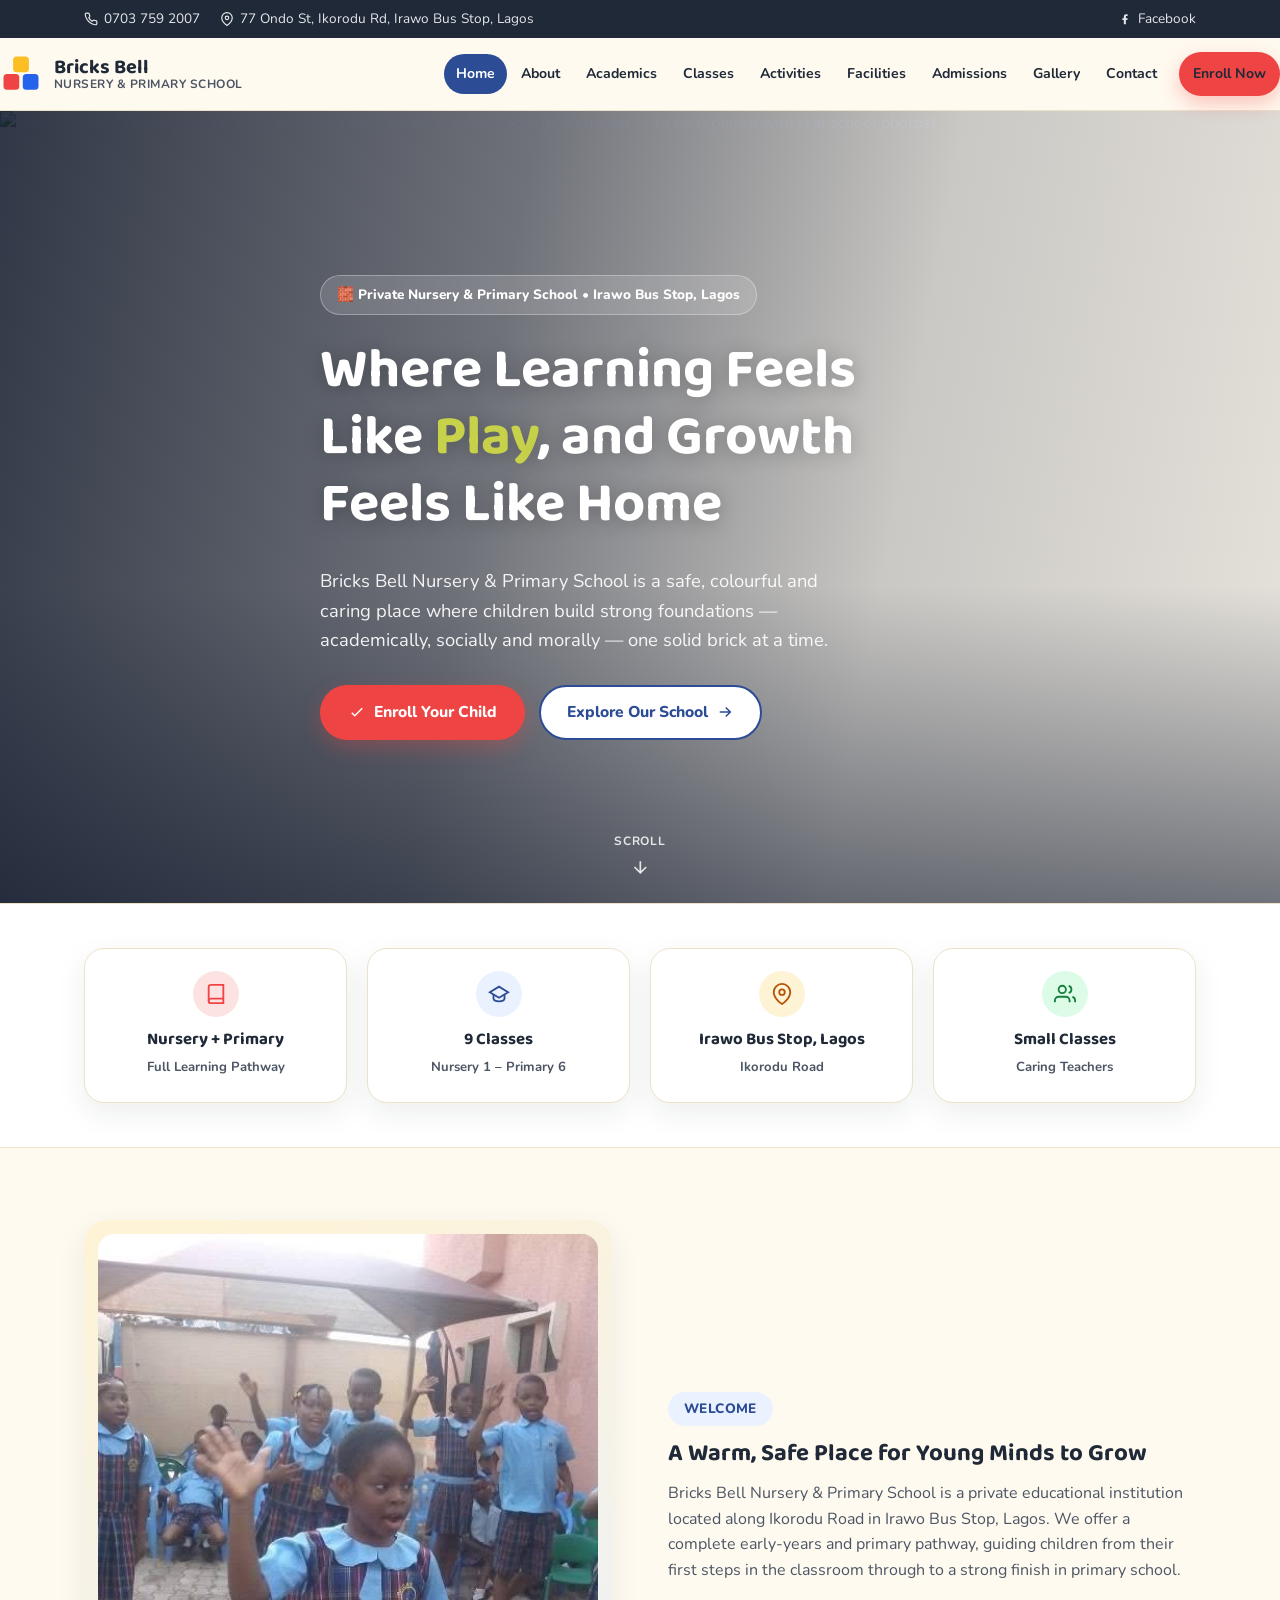
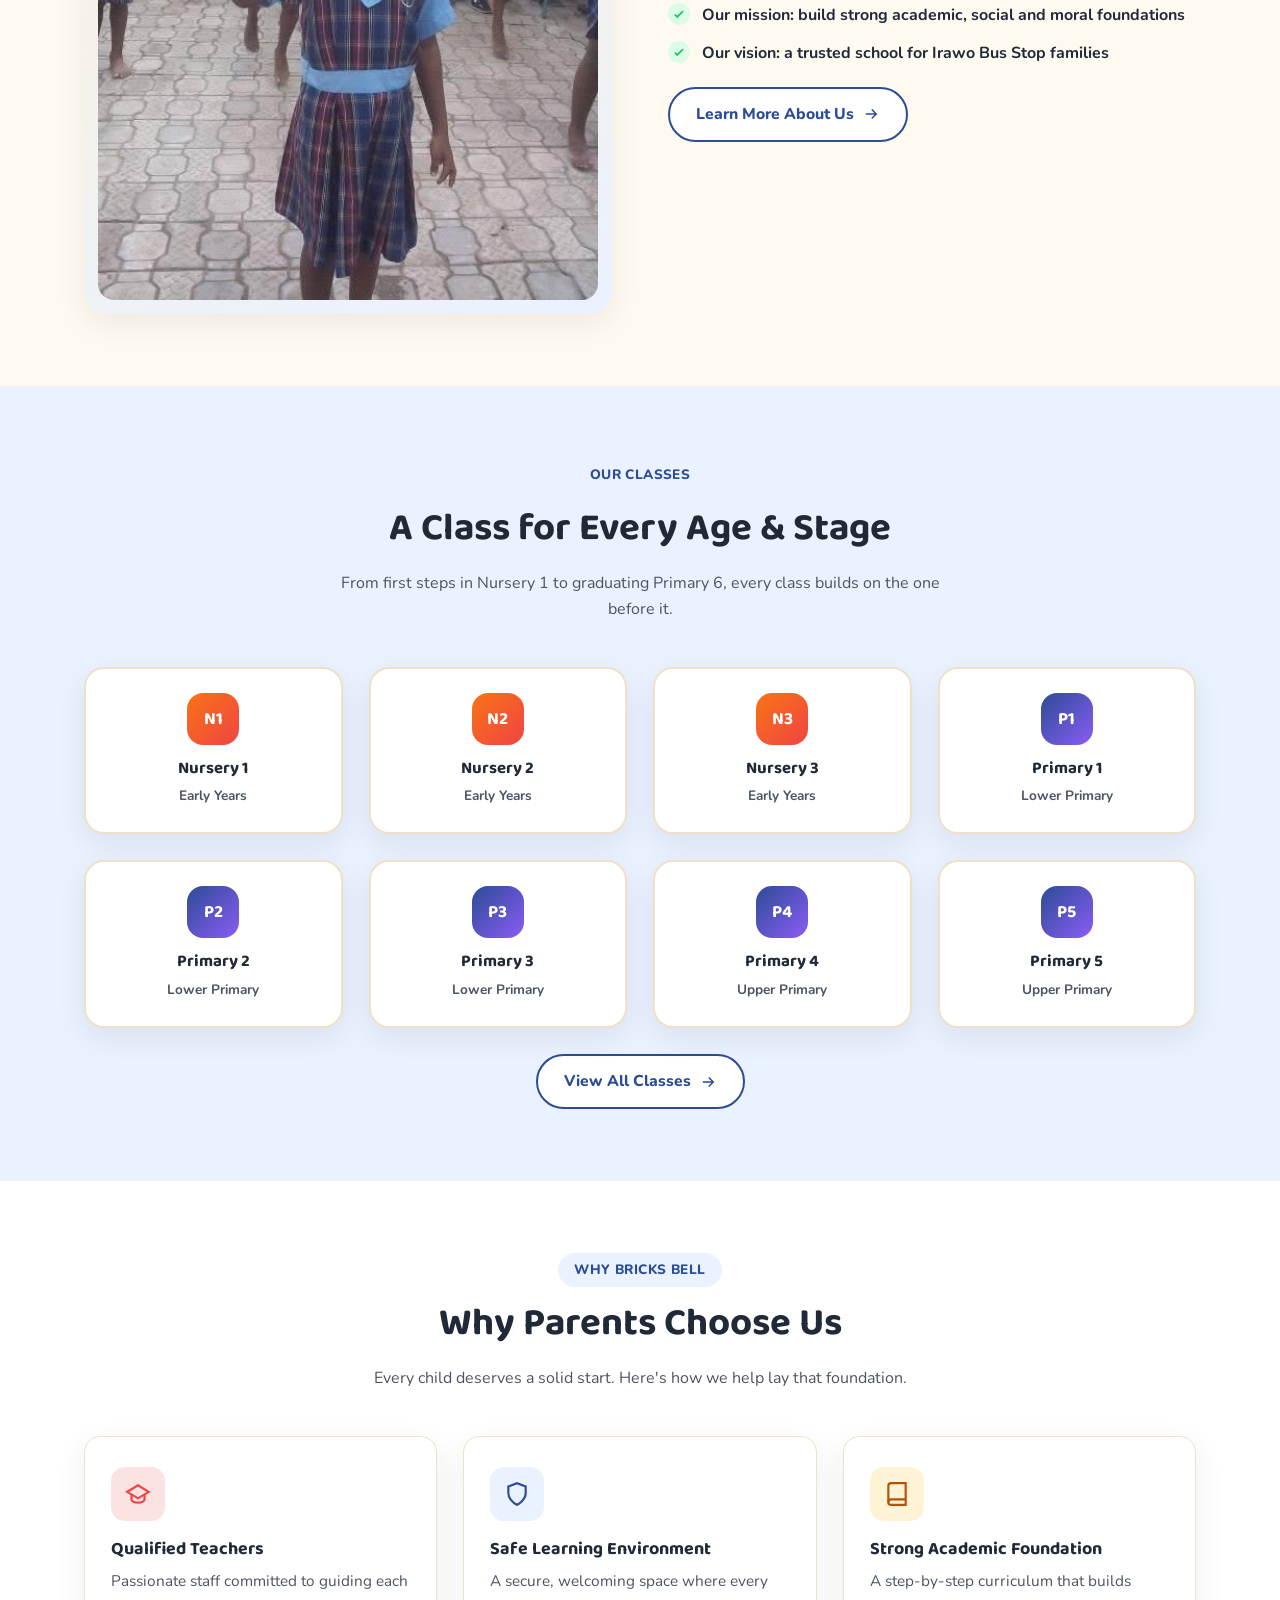
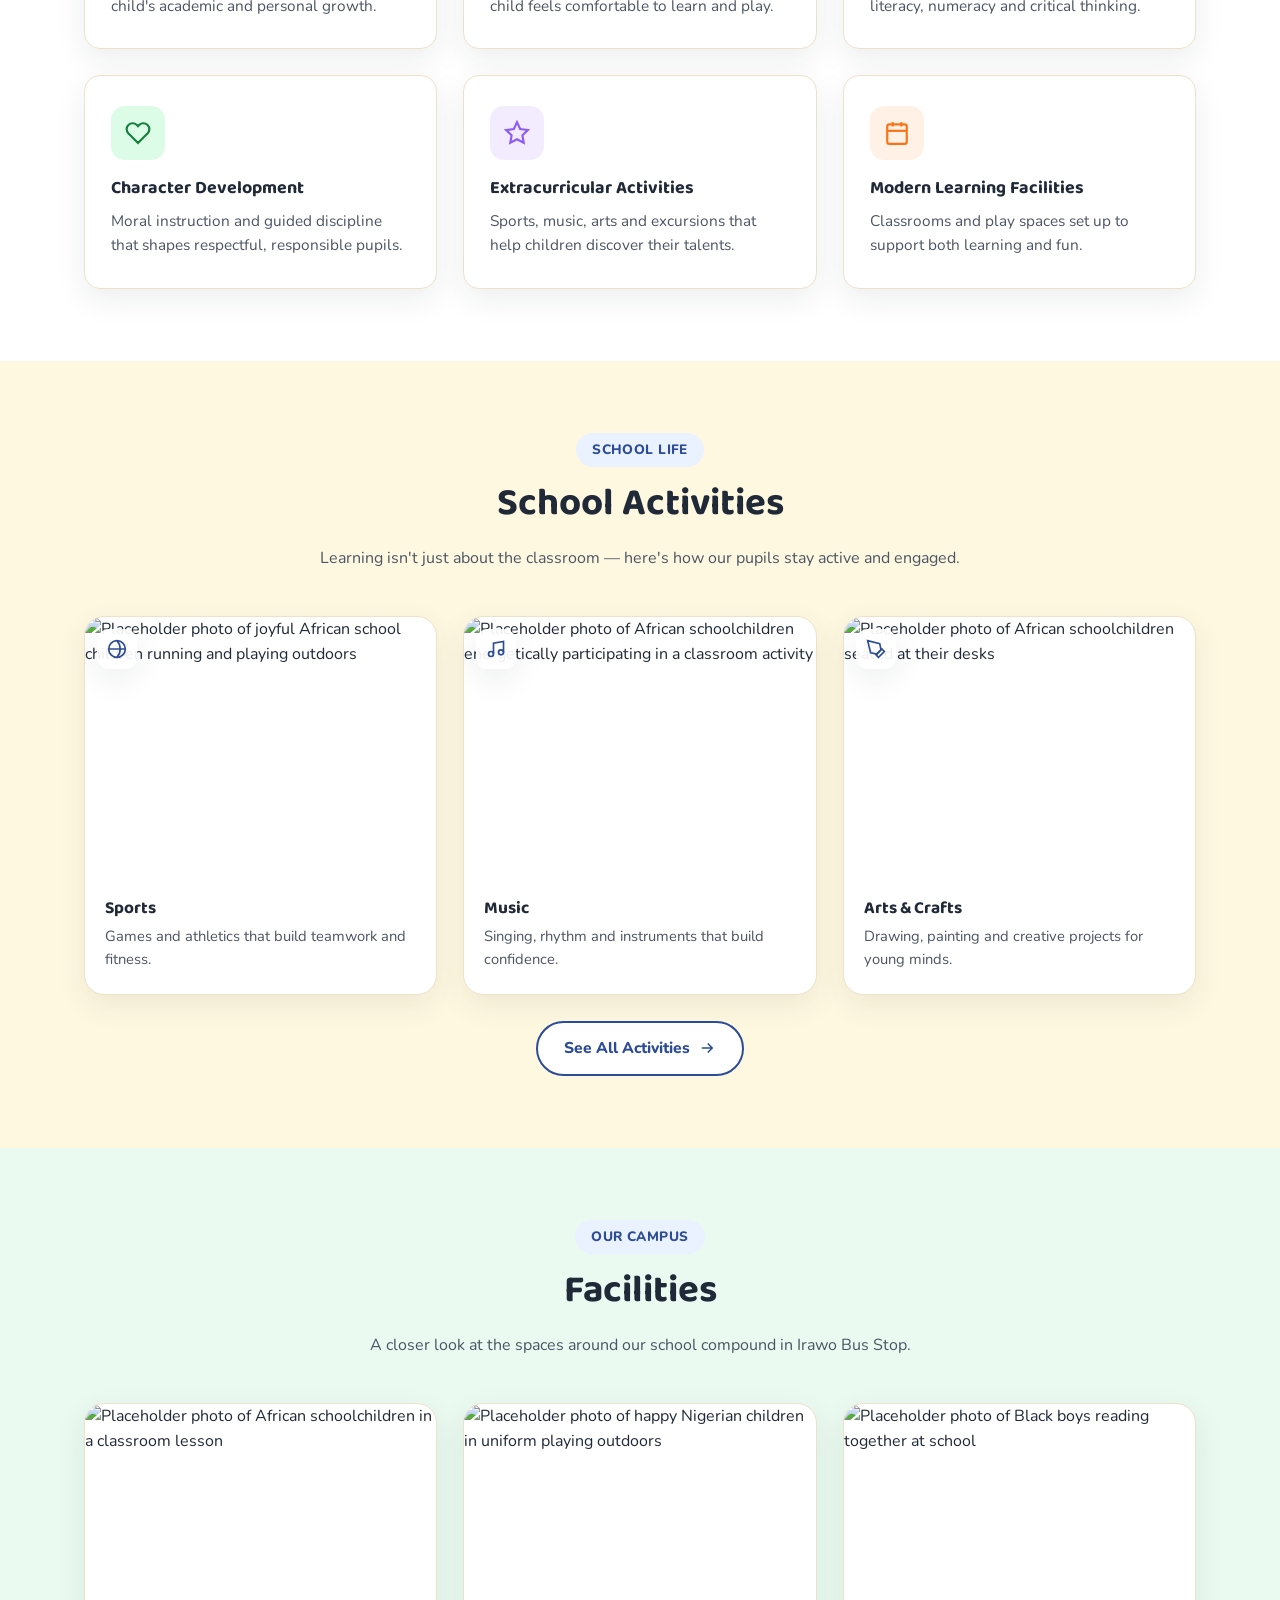
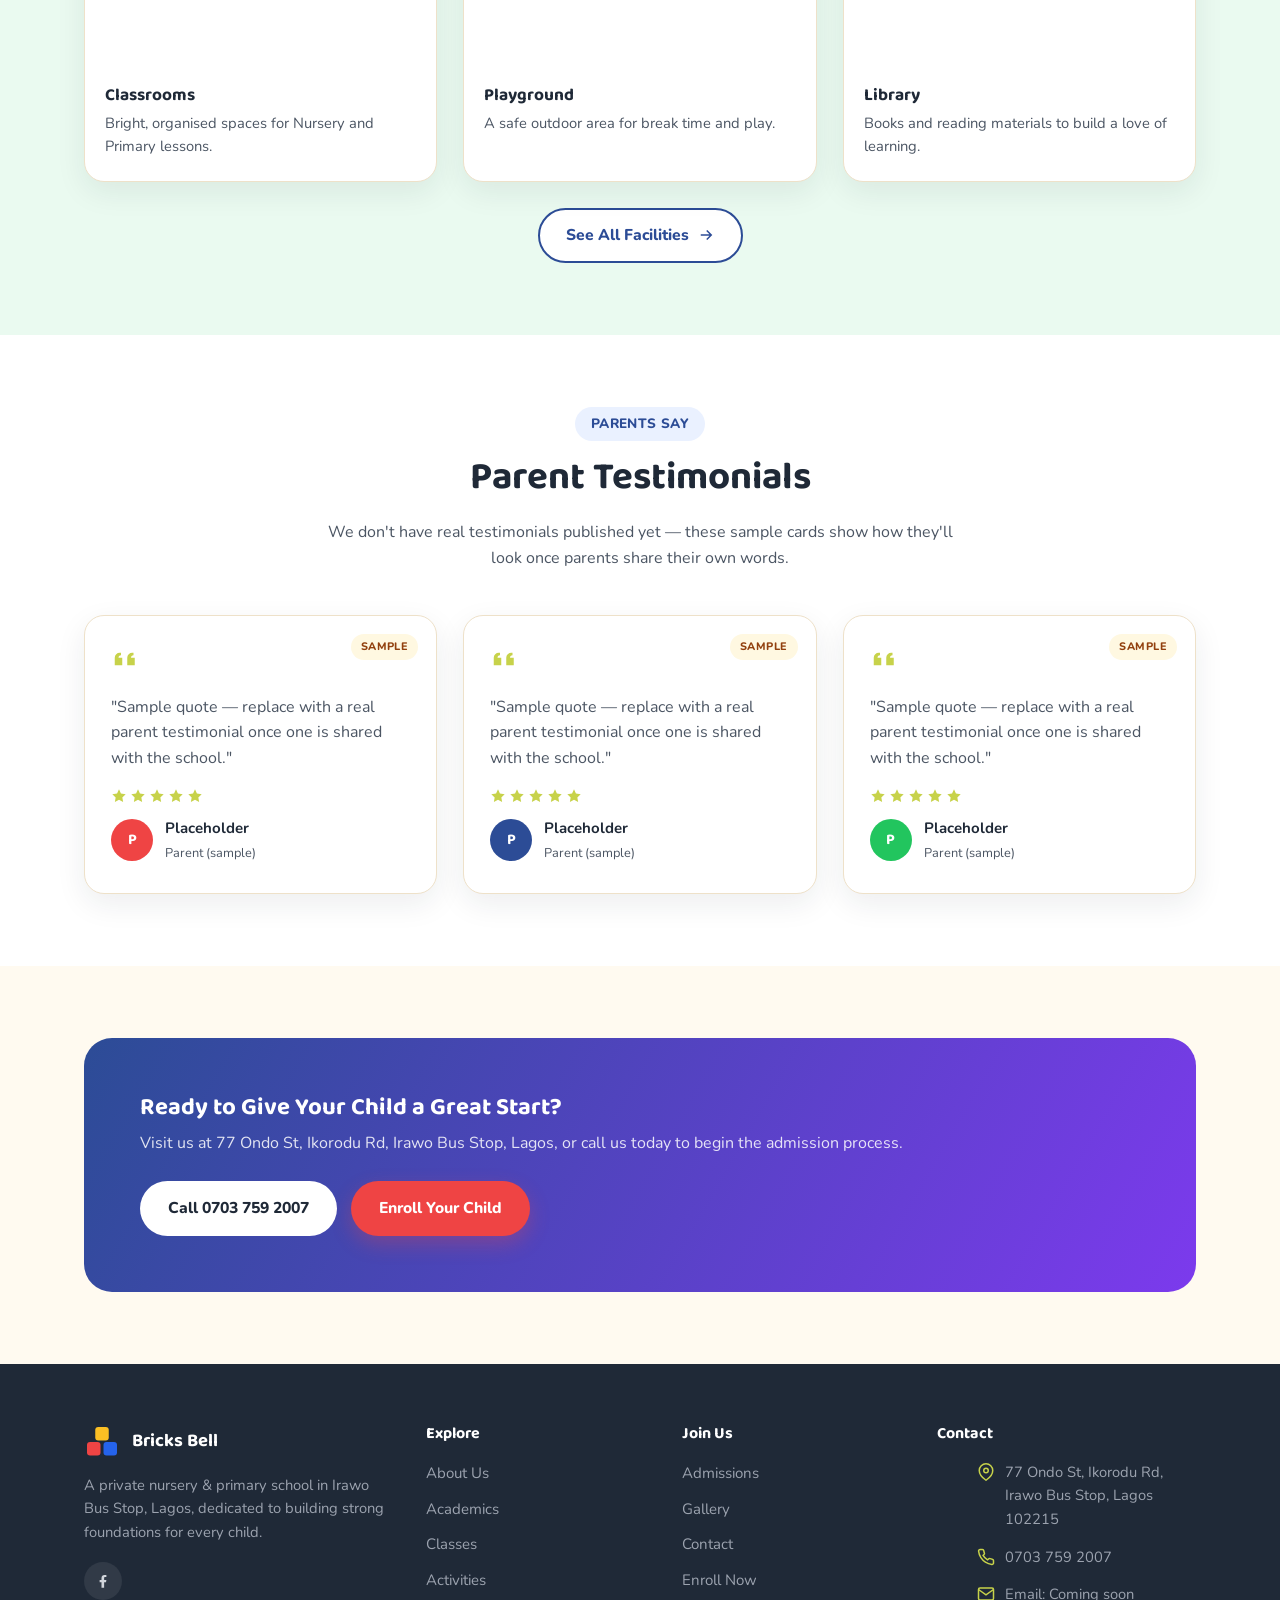
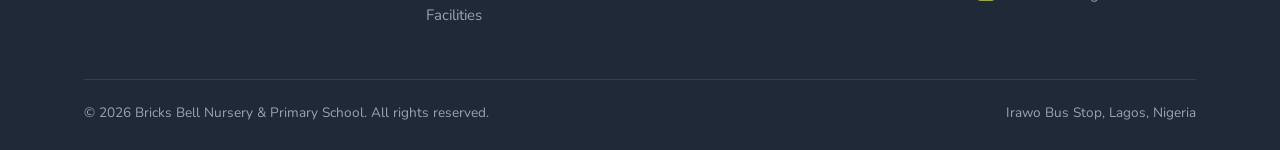
==== commit 89258603: "Use real school photos and brand colors, fix location to Irawo Bus Stop Add real photos of Bricks Be" ====
--- a/index.html
+++ b/index.html
@@ -3,8 +3,8 @@
 <head>
 <meta charset="UTF-8">
 <meta name="viewport" content="width=device-width, initial-scale=1.0">
-<title>Bricks Bell Nursery &amp; Primary School | Fadeyi, Lagos</title>
-<meta name="description" content="Bricks Bell Nursery &amp; Primary School — a fun, caring, safe private school at 77 Ondo St, Ikorodu Rd, Fadeyi, Lagos. Building strong foundations for life.">
+<title>Bricks Bell Nursery &amp; Primary School | Irawo Bus Stop, Lagos</title>
+<meta name="description" content="Bricks Bell Nursery &amp; Primary School — a fun, caring, safe private school at 77 Ondo St, Ikorodu Rd, Irawo Bus Stop, Lagos. Building strong foundations for life.">
 <link rel="icon" href="data:image/svg+xml,%3Csvg xmlns='http://www.w3.org/2000/svg' viewBox='0 0 48 48'%3E%3Crect x='4' y='24' width='18' height='18' rx='4' fill='%23ef4444'/%3E%3Crect x='26' y='24' width='18' height='18' rx='4' fill='%232563eb'/%3E%3Crect x='15' y='4' width='18' height='18' rx='4' fill='%23fbbf24'/%3E%3C/svg%3E">
 <link rel="preconnect" href="https://fonts.googleapis.com">
 <link href="https://fonts.googleapis.com/css2?family=Baloo+2:wght@600;700;800&amp;family=Nunito:wght@400;600;700;800&amp;display=swap" rel="stylesheet">
@@ -17,7 +17,7 @@
     <div class="container">
       <div class="topbar-links">
         <a href="tel:07037592007"><svg viewBox="0 0 24 24" fill="none" stroke="currentColor" stroke-width="2"><path d="M22 16.92v3a2 2 0 0 1-2.18 2 19.79 19.79 0 0 1-8.63-3.07 19.5 19.5 0 0 1-6-6 19.79 19.79 0 0 1-3.07-8.67A2 2 0 0 1 4.11 2h3a2 2 0 0 1 2 1.72c.127.96.361 1.903.7 2.81a2 2 0 0 1-.45 2.11L8.09 9.91a16 16 0 0 0 6 6l1.27-1.27a2 2 0 0 1 2.11-.45c.907.339 1.85.573 2.81.7A2 2 0 0 1 22 16.92z"/></svg> 0703 759 2007</a>
-        <a href="https://www.google.com/maps/place/BRICKS+BELL+Private+Schools/@6.5253434,3.3665411,19z" target="_blank" rel="noopener"><svg viewBox="0 0 24 24" fill="none" stroke="currentColor" stroke-width="2"><path d="M21 10c0 7-9 13-9 13s-9-6-9-13a9 9 0 0 1 18 0z"/><circle cx="12" cy="10" r="3"/></svg> 77 Ondo St, Ikorodu Rd, Fadeyi, Lagos</a>
+        <a href="https://www.google.com/maps/place/BRICKS+BELL+Private+Schools/@6.5253434,3.3665411,19z" target="_blank" rel="noopener"><svg viewBox="0 0 24 24" fill="none" stroke="currentColor" stroke-width="2"><path d="M21 10c0 7-9 13-9 13s-9-6-9-13a9 9 0 0 1 18 0z"/><circle cx="12" cy="10" r="3"/></svg> 77 Ondo St, Ikorodu Rd, Irawo Bus Stop, Lagos</a>
       </div>
       <div class="topbar-links">
         <a href="https://www.facebook.com/p/Bricks-Bell-NurPry-School-100054412950437/" target="_blank" rel="noopener"><svg viewBox="0 0 24 24" fill="currentColor"><path d="M13.5 21v-7.5H16l.5-3h-3V8.2c0-.87.24-1.46 1.5-1.46H16.5V4.14C16.2 4.1 15.2 4 14 4c-2.4 0-4 1.46-4 4.15v2.35H7.5v3H10V21h3.5z"/></svg> Facebook</a>
@@ -52,7 +52,7 @@
     <img src="https://images.pexels.com/photos/8613100/pexels-photo-8613100.jpeg?auto=compress&cs=tinysrgb&w=1600" alt="Photo of joyful nursery school children raising their hands in a classroom (placeholder — to be replaced with real school photos)" loading="eager">
   </div>
   <div class="container hero-inner">
-    <span class="hero-eyebrow">🧱 Private Nursery &amp; Primary School • Fadeyi, Lagos</span>
+    <span class="hero-eyebrow">🧱 Private Nursery &amp; Primary School • Irawo Bus Stop, Lagos</span>
     <h1>Where Learning Feels Like <span class="hl">Play</span>, and Growth Feels Like Home</h1>
     <p class="lead">Bricks Bell Nursery &amp; Primary School is a safe, colourful and caring place where children build strong foundations — academically, socially and morally — one solid brick at a time.</p>
     <div class="hero-actions">
@@ -87,7 +87,7 @@
       </div>
       <div class="stat-pill">
         <div class="stat-icon icon-yellow"><svg viewBox="0 0 24 24" fill="none" stroke="currentColor" stroke-width="2"><path d="M21 10c0 7-9 13-9 13s-9-6-9-13a9 9 0 0 1 18 0z"/><circle cx="12" cy="10" r="3"/></svg></div>
-        <strong>Fadeyi, Lagos</strong>
+        <strong>Irawo Bus Stop, Lagos</strong>
         <span>Ikorodu Road</span>
       </div>
       <div class="stat-pill">
@@ -102,15 +102,15 @@
 <section>
   <div class="container split reveal">
     <div class="panel-art">
-      <img src="https://images.pexels.com/photos/18449719/pexels-photo-18449719/free-photo-of-schoolgirls-and-schoolboys-playing-together.jpeg?auto=compress&cs=tinysrgb&w=900" alt="Placeholder photo of a group of African schoolchildren in uniform smiling together" loading="lazy">
+      <img src="images/pupils-waving.jpg" alt="Real Bricks Bell pupils in school uniform waving in the school compound" loading="lazy">
     </div>
     <div>
       <span class="section-tag">Welcome</span>
       <h2>A Warm, Safe Place for Young Minds to Grow</h2>
-      <p>Bricks Bell Nursery &amp; Primary School is a private educational institution located along Ikorodu Road in Fadeyi, Lagos. We offer a complete early-years and primary pathway, guiding children from their first steps in the classroom through to a strong finish in primary school.</p>
+      <p>Bricks Bell Nursery &amp; Primary School is a private educational institution located along Ikorodu Road in Irawo Bus Stop, Lagos. We offer a complete early-years and primary pathway, guiding children from their first steps in the classroom through to a strong finish in primary school.</p>
       <ul class="checklist">
         <li><svg viewBox="0 0 24 24" fill="none" stroke="currentColor" stroke-width="3"><path d="M5 13l4 4L19 7"/></svg> Our mission: build strong academic, social and moral foundations</li>
-        <li><svg viewBox="0 0 24 24" fill="none" stroke="currentColor" stroke-width="3"><path d="M5 13l4 4L19 7"/></svg> Our vision: a trusted school for Fadeyi families</li>
+        <li><svg viewBox="0 0 24 24" fill="none" stroke="currentColor" stroke-width="3"><path d="M5 13l4 4L19 7"/></svg> Our vision: a trusted school for Irawo Bus Stop families</li>
       </ul>
       <a href="about.html" class="btn btn-secondary">Learn More About Us
         <svg viewBox="0 0 24 24" fill="none" stroke="currentColor" stroke-width="2"><path d="M5 12h14M13 6l6 6-6 6"/></svg>
@@ -229,7 +229,7 @@
     <div class="section-head center reveal">
       <span class="section-tag">Our Campus</span>
       <h2>Facilities</h2>
-      <p>A closer look at the spaces around our school compound in Fadeyi.</p>
+      <p>A closer look at the spaces around our school compound in Irawo Bus Stop.</p>
     </div>
     <div class="grid grid-3 reveal">
       <div class="photo-card">
@@ -324,7 +324,7 @@
     <div class="cta-banner reveal">
       <div>
         <h2>Ready to Give Your Child a Great Start?</h2>
-        <p>Visit us at 77 Ondo St, Ikorodu Rd, Fadeyi, Lagos, or call us today to begin the admission process.</p>
+        <p>Visit us at 77 Ondo St, Ikorodu Rd, Irawo Bus Stop, Lagos, or call us today to begin the admission process.</p>
       </div>
       <div class="cta-actions">
         <a href="tel:07037592007" class="btn btn-light">Call 0703 759 2007</a>
@@ -342,7 +342,7 @@
           <svg width="36" height="36" viewBox="0 0 48 48"><rect x="4" y="24" width="18" height="18" rx="4" fill="#ef4444"/><rect x="26" y="24" width="18" height="18" rx="4" fill="#2563eb"/><rect x="15" y="4" width="18" height="18" rx="4" fill="#fbbf24"/></svg>
           <strong>Bricks Bell</strong>
         </div>
-        <p>A private nursery &amp; primary school in Fadeyi, Lagos, dedicated to building strong foundations for every child.</p>
+        <p>A private nursery &amp; primary school in Irawo Bus Stop, Lagos, dedicated to building strong foundations for every child.</p>
         <div class="social-row">
           <a href="https://www.facebook.com/p/Bricks-Bell-NurPry-School-100054412950437/" target="_blank" rel="noopener" aria-label="Facebook">
             <svg viewBox="0 0 24 24" fill="currentColor"><path d="M13.5 21v-7.5H16l.5-3h-3V8.2c0-.87.24-1.46 1.5-1.46H16.5V4.14C16.2 4.1 15.2 4 14 4c-2.4 0-4 1.46-4 4.15v2.35H7.5v3H10V21h3.5z"/></svg>
@@ -371,7 +371,7 @@
       <div>
         <h4>Contact</h4>
         <ul class="footer-contact">
-          <li><svg viewBox="0 0 24 24" fill="none" stroke="currentColor" stroke-width="2"><path d="M21 10c0 7-9 13-9 13s-9-6-9-13a9 9 0 0 1 18 0z"/><circle cx="12" cy="10" r="3"/></svg> 77 Ondo St, Ikorodu Rd, Fadeyi, Lagos 102215</li>
+          <li><svg viewBox="0 0 24 24" fill="none" stroke="currentColor" stroke-width="2"><path d="M21 10c0 7-9 13-9 13s-9-6-9-13a9 9 0 0 1 18 0z"/><circle cx="12" cy="10" r="3"/></svg> 77 Ondo St, Ikorodu Rd, Irawo Bus Stop, Lagos 102215</li>
           <li><svg viewBox="0 0 24 24" fill="none" stroke="currentColor" stroke-width="2"><path d="M22 16.92v3a2 2 0 0 1-2.18 2 19.79 19.79 0 0 1-8.63-3.07 19.5 19.5 0 0 1-6-6 19.79 19.79 0 0 1-3.07-8.67A2 2 0 0 1 4.11 2h3a2 2 0 0 1 2 1.72c.127.96.361 1.903.7 2.81a2 2 0 0 1-.45 2.11L8.09 9.91a16 16 0 0 0 6 6l1.27-1.27a2 2 0 0 1 2.11-.45c.907.339 1.85.573 2.81.7A2 2 0 0 1 22 16.92z"/></svg> 0703 759 2007</li>
           <li><svg viewBox="0 0 24 24" fill="none" stroke="currentColor" stroke-width="2"><rect x="2" y="4" width="20" height="16" rx="2"/><path d="M22 6l-10 7L2 6"/></svg> Email: Coming soon</li>
         </ul>
@@ -379,7 +379,7 @@
     </div>
     <div class="footer-bottom">
       <span>&copy; <span id="year"></span> Bricks Bell Nursery &amp; Primary School. All rights reserved.</span>
-      <span>Fadeyi, Lagos, Nigeria</span>
+      <span>Irawo Bus Stop, Lagos, Nigeria</span>
     </div>
   </div>
 </footer>
--- a/css/style.css
+++ b/css/style.css
@@ -1,10 +1,12 @@
 /* ===== Bricks Bell Nursery & Primary School — stylesheet ===== */
 
 :root {
-  --blue: #2563eb;
-  --blue-dark: #1d4ed8;
+  /* Primary colors sampled from the real Bricks Bell signboard photo:
+     indigo-blue lettering + lime-green board background */
+  --blue: #2c4c96;
+  --blue-dark: #1e3a73;
   --sky: #0ea5e9;
-  --yellow: #fbbf24;
+  --yellow: #c7d24a;
   --orange: #f97316;
   --red: #ef4444;
   --green: #22c55e;
